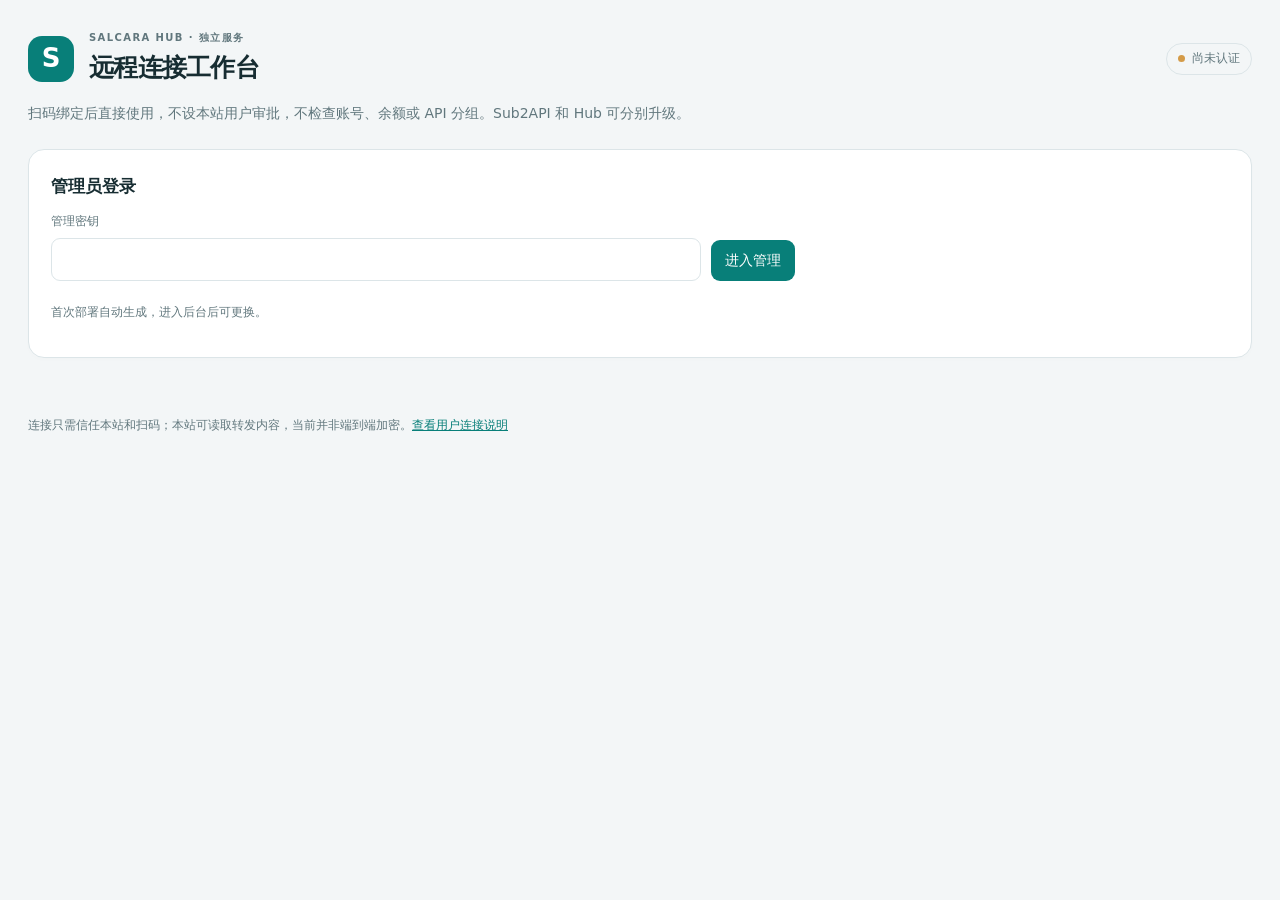
==== internal/standalone/web/index.html @ 30b4819f "refactor: make Salcara Hub a complete standalone product" ====
<!doctype html>
<html lang="zh-CN"><head><meta charset="utf-8"><meta name="viewport" content="width=device-width,initial-scale=1"><meta name="referrer" content="no-referrer"><title>Salcara · 远程管理</title><link rel="icon" href="./icon.svg" type="image/svg+xml"><link rel="stylesheet" href="./app.css"><script src="./app.js" defer></script></head>
<body><main class="page">
<header class="header"><div class="brand">S</div><div><p class="eyebrow">SALCARA HUB · 独立服务</p><h1>远程连接工作台</h1></div><span id="health" class="pill">尚未认证</span></header>
<p class="intro">扫码绑定后直接使用，不设本站用户审批，不检查账号、余额或 API 分组。Sub2API 和 Hub 可分别升级。</p>
<section id="login-panel" class="panel"><h2>管理员登录</h2><form id="login-form" class="login"><label class="field"><span>管理密钥</span><input id="admin-password" type="password" required minlength="16" maxlength="1024" autocomplete="current-password"></label><button id="login" class="primary" type="submit">进入管理</button></form><p class="muted small">首次部署自动生成，进入后台后可更换。</p></section>
<div id="workspace" hidden>
<section class="panel"><div class="section-title"><h2>运行概览</h2><div class="actions"><span id="version" class="muted">—</span><button id="refresh" class="secondary" type="button">刷新</button><button id="change-password" class="secondary" type="button">更换密钥</button><button id="logout" class="secondary" type="button">退出管理</button></div></div><div class="stats">
<div><strong id="online">—</strong><span>在线电脑</span></div><div><strong id="registered">—</strong><span>登记电脑</span></div><div><strong id="paired">—</strong><span>已配对设备</span></div><div><strong id="running">—</strong><span>电脑上报的运行中会话</span></div><div><strong id="waiting">—</strong><span>等待电脑端确认</span></div><div><strong id="pending">—</strong><span>待处理指令</span></div><div><strong id="banned">—</strong><span>已封禁设备</span></div><div><strong id="errors">—</strong><span>接口错误 · 本次进程</span></div></div>
<p id="latency" class="muted small">尚未测量电脑往返延迟。</p><p class="muted small">设备数不是注册用户人数；在线来自电脑连接，会话状态来自电脑最近上报。页面只在操作时获取信息，不后台轮询。</p></section>
<section class="panel"><div class="section-title"><h2>服务器运行模式</h2><span id="mode-current" class="pill">正在读取</span></div><div id="mode-options" class="mode-options" role="group" aria-label="选择服务器运行模式"></div><p id="mode-details" class="muted small"></p><p class="muted small">只调整 Hub 的临时缓存和并发限制，不增加用户审批，不更改密钥、设备绑定或电脑原会话。缓存缩减时可能需要从电脑重新加载历史。内存目标是软限制，不是保证；Docker 的硬上限仍独立生效。</p></section><section class="panel"><div class="section-title"><h2>自动清理不活跃电脑</h2><span id="cleanup-current" class="pill">正在读取</span></div><form id="cleanup-form" class="filters"><label class="field"><span>未配对电脑离线超过（天）</span><input id="cleanup-unpaired" type="number" min="0" max="3650" step="1" inputmode="numeric" required></label><label class="field"><span>已配对电脑离线超过（天）</span><input id="cleanup-paired" type="number" min="0" max="3650" step="1" inputmode="numeric" required></label><div class="actions"><button id="cleanup-save" type="submit" class="primary">保存设置</button><button id="cleanup-run" type="button" class="secondary">立即清理一次</button></div></form><p id="cleanup-details" class="muted small"></p><p class="muted small">填 0 表示不清理。只清理离线、未封禁、并且超过设定天数没有连接的电脑；在线电脑和封禁记录不会被清理。被清理的未配对电脑下次开机会自动重新登记；被清理的已配对电脑需要在手机上重新扫码绑定。设置保存后立即按新规则检查一次，之后每小时检查一次。</p></section>
<section class="panel"><div class="section-title"><h2>设备管理</h2><span class="muted small">不展示会话正文、项目路径或任何密钥</span></div><form id="filter-form" class="filters"><label class="field"><span>搜索电脑</span><input id="search" type="search" placeholder="设备名称或操作系统" maxlength="128"></label><label class="field"><span>状态</span><select id="filter"><option value="">全部</option><option value="online">在线</option><option value="offline">离线</option><option value="paired">已配对</option><option value="banned">已封禁</option></select></label><button type="submit" class="secondary">筛选</button></form>
<div class="table-scroll"><table><thead><tr><th>电脑与工具</th><th>连接与配对</th><th>会话状态</th><th>实际往返测量</th><th>操作</th></tr></thead><tbody id="devices"></tbody></table></div><div class="pagination"><span id="page" class="muted">—</span><div class="actions"><button id="prev" type="button" class="secondary">上一页</button><button id="next" type="button" class="secondary">下一页</button></div></div><p class="muted small">封禁会撤销配对并禁止同一设备 ID 连接，但不能阻止换用新设备 ID。管理操作不会终止电脑本机任务。</p></section>
<section class="panel"><div class="section-title"><h2>独立服务更新</h2><span class="pill">不更新 Sub2API</span></div><p id="update-status" class="muted">正在确认更新组件…</p><button id="check-update" type="button" class="secondary">检查更新</button><button id="update-result" type="button" class="secondary" disabled>查询更新结果</button><button id="install-update" type="button" class="primary" disabled>一键更新</button><p class="muted small">同一个容器内验证签名并更新 Hub 程序，不接触 Docker 管理接口或其它容器。程序重启会短暂断开远程连接；容器基础镜像和更新组件自身仍需通过 Docker 升级。</p></section>
<section class="panel"><div class="section-title"><h2>最近管理操作</h2><span class="muted small">最近 50 条</span></div><div id="audit" class="audit"></div><p class="muted small">“独立 Hub 管理员”表示使用本站管理密钥登录，不代表已识别某个 Sub2API 账号。</p></section>
</div><p id="notice" role="status" aria-live="polite" class="notice"></p><footer class="muted small">连接只需信任本站和扫码；本站可读取转发内容，当前并非端到端加密。<a href="../">查看用户连接说明</a></footer>
<dialog id="operation"><form id="operation-form"><h2 id="operation-title">确认操作</h2><p class="muted">只影响远程链路，不会停止电脑本机任务。临时断开后客户端可能自动重连。</p><label class="field"><span>操作原因（1–256 字节，不含密钥或会话内容）</span><textarea id="reason" required rows="3" maxlength="256"></textarea></label><div class="dialog-actions"><button id="cancel-operation" type="button" class="secondary">取消</button><button id="submit-operation" type="submit" class="danger">确认执行</button></div></form></dialog>
<dialog id="update-dialog"><form id="update-form"><h2>确认更新 Hub 程序</h2><p id="update-target" class="muted"></p><p class="muted">签名、版本及文件校验通过后才重启 Hub。远程连接会短暂断开，电脑本机任务不会因此被主动终止。断线时先查询更新结果，不要重复提交。</p><div class="dialog-actions"><button id="cancel-update" type="button" class="secondary">取消</button><button id="confirm-update" type="submit" class="primary">确认并更新</button></div></form></dialog>
<dialog id="cleanup-dialog"><form id="cleanup-confirm-form"><h2 id="cleanup-dialog-title">确认清理设置</h2><p id="cleanup-target" class="muted"></p><div class="dialog-actions"><button id="cancel-cleanup" type="button" class="secondary">取消</button><button id="confirm-cleanup" type="submit" class="primary">确认</button></div></form></dialog><dialog id="mode-dialog"><form id="mode-form"><h2>切换服务器运行模式</h2><p id="mode-target" class="muted"></p><p class="muted">已绑定设备和电脑原会话保留，已接收的任务不会被主动停止。缩减暂存会清理较早的转发事件；手机下次同步时尝试从在线且已授权的电脑重读最近内容，不保证全部历史补齐。模式将保存，服务重启后继续使用。</p><div class="dialog-actions"><button id="cancel-mode" type="button" class="secondary">取消</button><button id="confirm-mode" type="submit" class="primary">确认切换</button></div></form></dialog>
<dialog id="password-dialog"><form id="password-form"><h2>更换管理密钥</h2><label class="field"><span>当前密钥</span><input id="current-password" type="password" autocomplete="current-password" required maxlength="1024"></label><label class="field"><span>新密钥</span><input id="new-password" type="password" autocomplete="new-password" required minlength="16" maxlength="1024"></label><label class="field"><span>再次输入新密钥</span><input id="confirm-password" type="password" autocomplete="new-password" required minlength="16" maxlength="1024"></label><p class="muted small">至少 16 个字符。更换后所有管理员会话退出，需要重新进入。</p><p id="password-notice" role="status" class="notice"></p><div class="dialog-actions"><button id="cancel-password" type="button" class="secondary">取消</button><button id="save-password" type="submit" class="primary">保存密钥</button></div></form></dialog>
</main></body></html>
---- internal/standalone/web/app.css ----
:root{color-scheme:light dark;--bg:#f3f6f7;--panel:#fff;--ink:#172d32;--muted:#61777d;--line:#dce5e8;--brand:#087f79;--soft:#e6f5f1;--danger:#ae3232}*{box-sizing:border-box}body{margin:0;background:var(--bg);color:var(--ink);font:14px/1.65 system-ui,-apple-system,"Segoe UI",sans-serif}.page{max-width:1280px;margin:0 auto;padding:30px 28px 36px}[hidden]{display:none!important}.header{display:flex;align-items:center;gap:15px;margin-bottom:12px}.brand{display:grid;place-items:center;width:46px;height:46px;border-radius:14px;color:white;background:var(--brand);font-size:26px;font-weight:750}.eyebrow{margin:0;letter-spacing:.14em;font-size:10px;color:var(--muted);font-weight:700}h1{font-size:25px;letter-spacing:-.03em;margin:0}h2{font-size:17px;margin:0 0 12px}.header>.pill{margin-left:auto}.intro{color:var(--muted);margin:14px 0 24px}.panel{background:var(--panel);border:1px solid var(--line);border-radius:16px;padding:22px;margin-bottom:18px;box-shadow:0 2px 6px #142c3303}.section-title{display:flex;align-items:center;justify-content:space-between;gap:16px;flex-wrap:wrap;margin-bottom:17px}.section-title h2{margin:0}.muted{color:var(--muted)}.small{font-size:12px}.pill{display:inline-flex;align-items:center;gap:7px;font-size:12px;color:var(--muted);background:var(--bg);border:1px solid var(--line);border-radius:100px;padding:5px 11px;white-space:nowrap}.pill:before{content:"";width:7px;height:7px;border-radius:100%;background:#d49b48}.pill.ok{background:var(--soft);color:var(--brand)}.pill.ok:before{background:var(--brand)}.pill.bad{color:var(--danger)}.pill.bad:before{background:var(--danger)}.stats{display:grid;grid-template-columns:repeat(4,1fr);gap:18px}.stats>div{border-left:2px solid var(--line);padding-left:15px}.stats strong{display:block;font-size:28px;line-height:1.25;font-weight:650}.stats span{display:block;color:var(--muted);font-size:12px;margin-top:6px}.actions,.login,.filters,.pagination,.dialog-actions{display:flex;align-items:center;gap:10px}.login{align-items:flex-end}.login .field{flex:1;max-width:650px}.field{display:flex;flex-direction:column;gap:6px;margin-bottom:10px}.field>span{font-size:12px;color:var(--muted)}input,select,textarea{font:inherit;color:var(--ink);background:var(--panel);border:1px solid var(--line);border-radius:9px;padding:9px 11px;min-height:40px}input:focus,select:focus,textarea:focus{outline:2px solid var(--brand);outline-offset:2px}button{font:inherit;border-radius:9px;padding:8px 13px;cursor:pointer;border:1px solid transparent;white-space:nowrap;min-height:40px}.primary{background:var(--brand);color:#fff}.secondary{background:var(--panel);color:var(--ink);border-color:var(--line)}.danger{background:var(--danger);color:#fff}button:disabled{opacity:.45;cursor:not-allowed}.filters{align-items:flex-end;flex-wrap:wrap}.filters .field:first-child{flex:1;min-width:180px}.filters>button,.login>button{margin-bottom:10px}.table-scroll{overflow:auto}table{border-collapse:collapse;width:100%;min-width:790px}th{text-align:left;color:var(--muted);font-size:12px;font-weight:600;background:var(--bg)}th,td{padding:13px 12px;border-bottom:1px solid var(--line);vertical-align:top}td small{display:block;color:var(--muted);font-size:11px;margin-top:5px;overflow-wrap:anywhere}td:first-child{max-width:300px}td.device-actions{max-width:230px}td button{font-size:12px;padding:5px 8px;min-height:30px;margin:0 5px 5px 0}.pagination{justify-content:space-between;margin:14px 0}.audit{font-size:12px;max-height:320px;overflow:auto}.audit p{padding:9px 0;margin:0;border-bottom:1px solid var(--line);overflow-wrap:anywhere}.notice{padding:6px 0;min-height:26px;color:var(--brand);overflow-wrap:anywhere}.notice.error{color:var(--danger)}dialog{max-width:520px;width:calc(100% - 32px);padding:26px;border:1px solid var(--line);border-radius:16px;background:var(--panel);color:var(--ink)}dialog::backdrop{background:#142c3360}.dialog-actions{justify-content:flex-end;margin-top:20px}a{color:var(--brand)}.steps{padding-left:22px}.steps li{margin:14px 0}.help-page{max-width:800px}code{font:12px ui-monospace,monospace;background:var(--bg);border-radius:4px;padding:2px 5px;overflow-wrap:anywhere}@media(max-width:760px){.page{padding:20px 14px}h1{font-size:21px}.panel{padding:18px}.stats{grid-template-columns:repeat(2,1fr)}.section-title{align-items:flex-start}.login{display:block}.login button{width:100%}.actions{flex-wrap:wrap}.header{gap:10px}.header>.pill{font-size:10px;padding:4px 7px}.pagination{align-items:flex-start}.filters .field{flex:1}}@media(prefers-color-scheme:dark){:root{--bg:#131e22;--panel:#1a292e;--ink:#e4edf0;--muted:#9aafb6;--line:#304148;--brand:#42bdb0;--soft:#173d39;--danger:#ee8585}.primary,.danger{color:#102124}input,select,textarea{color-scheme:dark}}
.mode-options{display:grid;grid-template-columns:repeat(3,minmax(0,1fr));gap:12px}.mode-card{display:flex;flex-direction:column;align-items:flex-start;text-align:left;gap:8px;white-space:normal;background:var(--panel);color:var(--ink);border-color:var(--line);padding:17px}.mode-card.selected{border-color:var(--brand);background:var(--soft)}.mode-card.selected:disabled{opacity:1}.mode-card strong{font-size:15px}.mode-card span,.mode-card small{color:var(--muted);font-size:12px}.mode-card:focus-visible{outline:2px solid var(--brand);outline-offset:2px}#update-status{white-space:pre-line}@media(max-width:760px){.mode-options{grid-template-columns:1fr}}
#cleanup-form{align-items:flex-end;flex-wrap:wrap}#cleanup-form .field{flex:1 1 0;min-width:170px;max-width:none;margin-bottom:0}#cleanup-form .actions{flex-wrap:nowrap}#cleanup-details{margin-top:12px}
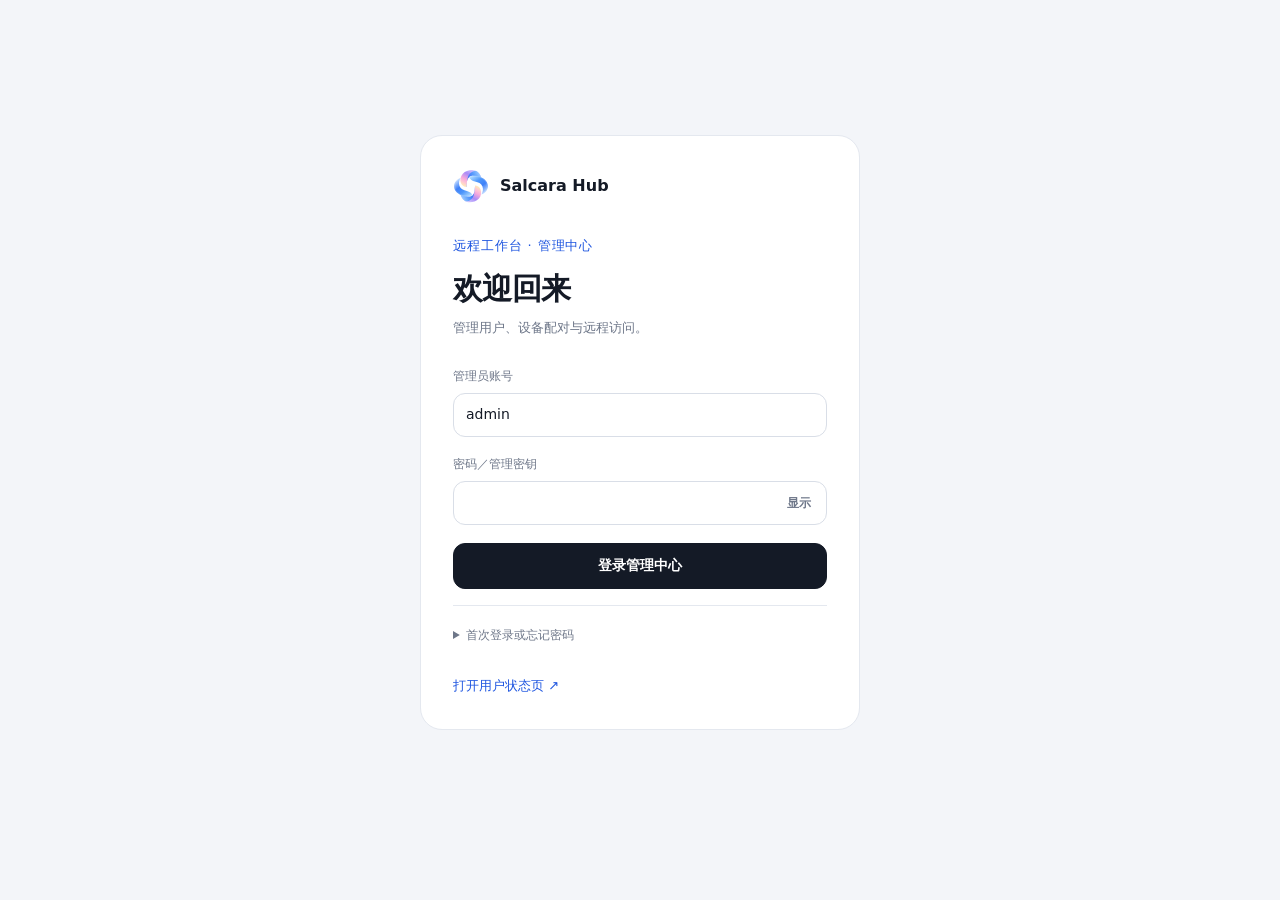
==== commit 1927a56e: "Release Hub 0.5.3 coordinated users authorization and update delivery" ====
--- a/internal/standalone/web/index.html
+++ b/internal/standalone/web/index.html
@@ -1,21 +1,116 @@
 <!doctype html>
-<html lang="zh-CN"><head><meta charset="utf-8"><meta name="viewport" content="width=device-width,initial-scale=1"><meta name="referrer" content="no-referrer"><title>Salcara · 远程管理</title><link rel="icon" href="./icon.svg" type="image/svg+xml"><link rel="stylesheet" href="./app.css"><script src="./app.js" defer></script></head>
-<body><main class="page">
-<header class="header"><div class="brand">S</div><div><p class="eyebrow">SALCARA HUB · 独立服务</p><h1>远程连接工作台</h1></div><span id="health" class="pill">尚未认证</span></header>
-<p class="intro">扫码绑定后直接使用，不设本站用户审批，不检查账号、余额或 API 分组。Sub2API 和 Hub 可分别升级。</p>
-<section id="login-panel" class="panel"><h2>管理员登录</h2><form id="login-form" class="login"><label class="field"><span>管理密钥</span><input id="admin-password" type="password" required minlength="16" maxlength="1024" autocomplete="current-password"></label><button id="login" class="primary" type="submit">进入管理</button></form><p class="muted small">首次部署自动生成，进入后台后可更换。</p></section>
-<div id="workspace" hidden>
-<section class="panel"><div class="section-title"><h2>运行概览</h2><div class="actions"><span id="version" class="muted">—</span><button id="refresh" class="secondary" type="button">刷新</button><button id="change-password" class="secondary" type="button">更换密钥</button><button id="logout" class="secondary" type="button">退出管理</button></div></div><div class="stats">
-<div><strong id="online">—</strong><span>在线电脑</span></div><div><strong id="registered">—</strong><span>登记电脑</span></div><div><strong id="paired">—</strong><span>已配对设备</span></div><div><strong id="running">—</strong><span>电脑上报的运行中会话</span></div><div><strong id="waiting">—</strong><span>等待电脑端确认</span></div><div><strong id="pending">—</strong><span>待处理指令</span></div><div><strong id="banned">—</strong><span>已封禁设备</span></div><div><strong id="errors">—</strong><span>接口错误 · 本次进程</span></div></div>
-<p id="latency" class="muted small">尚未测量电脑往返延迟。</p><p class="muted small">设备数不是注册用户人数；在线来自电脑连接，会话状态来自电脑最近上报。页面只在操作时获取信息，不后台轮询。</p></section>
-<section class="panel"><div class="section-title"><h2>服务器运行模式</h2><span id="mode-current" class="pill">正在读取</span></div><div id="mode-options" class="mode-options" role="group" aria-label="选择服务器运行模式"></div><p id="mode-details" class="muted small"></p><p class="muted small">只调整 Hub 的临时缓存和并发限制，不增加用户审批，不更改密钥、设备绑定或电脑原会话。缓存缩减时可能需要从电脑重新加载历史。内存目标是软限制，不是保证；Docker 的硬上限仍独立生效。</p></section><section class="panel"><div class="section-title"><h2>自动清理不活跃电脑</h2><span id="cleanup-current" class="pill">正在读取</span></div><form id="cleanup-form" class="filters"><label class="field"><span>未配对电脑离线超过（天）</span><input id="cleanup-unpaired" type="number" min="0" max="3650" step="1" inputmode="numeric" required></label><label class="field"><span>已配对电脑离线超过（天）</span><input id="cleanup-paired" type="number" min="0" max="3650" step="1" inputmode="numeric" required></label><div class="actions"><button id="cleanup-save" type="submit" class="primary">保存设置</button><button id="cleanup-run" type="button" class="secondary">立即清理一次</button></div></form><p id="cleanup-details" class="muted small"></p><p class="muted small">填 0 表示不清理。只清理离线、未封禁、并且超过设定天数没有连接的电脑；在线电脑和封禁记录不会被清理。被清理的未配对电脑下次开机会自动重新登记；被清理的已配对电脑需要在手机上重新扫码绑定。设置保存后立即按新规则检查一次，之后每小时检查一次。</p></section>
-<section class="panel"><div class="section-title"><h2>设备管理</h2><span class="muted small">不展示会话正文、项目路径或任何密钥</span></div><form id="filter-form" class="filters"><label class="field"><span>搜索电脑</span><input id="search" type="search" placeholder="设备名称或操作系统" maxlength="128"></label><label class="field"><span>状态</span><select id="filter"><option value="">全部</option><option value="online">在线</option><option value="offline">离线</option><option value="paired">已配对</option><option value="banned">已封禁</option></select></label><button type="submit" class="secondary">筛选</button></form>
-<div class="table-scroll"><table><thead><tr><th>电脑与工具</th><th>连接与配对</th><th>会话状态</th><th>实际往返测量</th><th>操作</th></tr></thead><tbody id="devices"></tbody></table></div><div class="pagination"><span id="page" class="muted">—</span><div class="actions"><button id="prev" type="button" class="secondary">上一页</button><button id="next" type="button" class="secondary">下一页</button></div></div><p class="muted small">封禁会撤销配对并禁止同一设备 ID 连接，但不能阻止换用新设备 ID。管理操作不会终止电脑本机任务。</p></section>
-<section class="panel"><div class="section-title"><h2>独立服务更新</h2><span class="pill">不更新 Sub2API</span></div><p id="update-status" class="muted">正在确认更新组件…</p><button id="check-update" type="button" class="secondary">检查更新</button><button id="update-result" type="button" class="secondary" disabled>查询更新结果</button><button id="install-update" type="button" class="primary" disabled>一键更新</button><p class="muted small">同一个容器内验证签名并更新 Hub 程序，不接触 Docker 管理接口或其它容器。程序重启会短暂断开远程连接；容器基础镜像和更新组件自身仍需通过 Docker 升级。</p></section>
-<section class="panel"><div class="section-title"><h2>最近管理操作</h2><span class="muted small">最近 50 条</span></div><div id="audit" class="audit"></div><p class="muted small">“独立 Hub 管理员”表示使用本站管理密钥登录，不代表已识别某个 Sub2API 账号。</p></section>
-</div><p id="notice" role="status" aria-live="polite" class="notice"></p><footer class="muted small">连接只需信任本站和扫码；本站可读取转发内容，当前并非端到端加密。<a href="../">查看用户连接说明</a></footer>
-<dialog id="operation"><form id="operation-form"><h2 id="operation-title">确认操作</h2><p class="muted">只影响远程链路，不会停止电脑本机任务。临时断开后客户端可能自动重连。</p><label class="field"><span>操作原因（1–256 字节，不含密钥或会话内容）</span><textarea id="reason" required rows="3" maxlength="256"></textarea></label><div class="dialog-actions"><button id="cancel-operation" type="button" class="secondary">取消</button><button id="submit-operation" type="submit" class="danger">确认执行</button></div></form></dialog>
-<dialog id="update-dialog"><form id="update-form"><h2>确认更新 Hub 程序</h2><p id="update-target" class="muted"></p><p class="muted">签名、版本及文件校验通过后才重启 Hub。远程连接会短暂断开，电脑本机任务不会因此被主动终止。断线时先查询更新结果，不要重复提交。</p><div class="dialog-actions"><button id="cancel-update" type="button" class="secondary">取消</button><button id="confirm-update" type="submit" class="primary">确认并更新</button></div></form></dialog>
+<html lang="zh-CN">
+<head><meta charset="utf-8"><meta name="viewport" content="width=device-width,initial-scale=1"><meta name="referrer" content="no-referrer"><title>Salcara · 远程管理</title><link rel="icon" href="./icon.svg" type="image/svg+xml"><link rel="stylesheet" href="./app.css"><script src="./sources.js" defer></script><script src="./geodata.js" defer></script><script src="./network.js" defer></script><script src="./servers.js" defer></script><script src="./ingress.js" defer></script><script src="./operations.js" defer></script><link rel="stylesheet" href="./users.css"><script src="./users.js" defer></script><script src="./app.js" defer></script></head>
+<body class="admin-body">
+<section id="login-panel" class="login-panel">
+<div class="login-brand"><img class="brand" src="./icon.svg" alt="" width="36" height="36"><span>Salcara Hub</span></div>
+<p class="login-eyebrow">远程工作台 · 管理中心</p><h1>欢迎回来</h1><p class="muted">管理用户、设备配对与远程访问。</p>
+<form id="login-form" class="login">
+<label class="field"><span>管理员账号</span><input id="admin-username" type="text" value="admin" maxlength="80" autocomplete="username" spellcheck="false" placeholder="admin 或你设置的账号"></label>
+<label class="field"><span>密码／管理密钥</span><span class="password-input"><input id="admin-password" type="password" required minlength="16" maxlength="1024" autocomplete="current-password"><button id="toggle-login-password" class="password-toggle" type="button" aria-label="显示密码" aria-pressed="false">显示</button></span></label>
+<p id="login-error" class="notice error" role="alert"></p><button id="login" class="primary" type="submit">登录管理中心</button>
+</form>
+<details class="info-details login-help"><summary>首次登录或忘记密码</summary><p>首次账号为 admin，密码使用部署时生成的管理密钥。登录后可在“系统”设置自己的账号和密码。协作管理员可填写自己的名称，或留空账号使用独立管理密钥。</p><p>忘记密码时，由服务器拥有者按部署教程恢复管理凭据，设备数据保留。</p><a href="../">打开部署与连接说明</a></details>
+<a class="login-status-link" href="../status" target="_blank" rel="noopener">打开用户状态页 ↗</a></section>
+<div id="workspace" class="admin-shell" hidden>
+<aside class="sidebar"><div class="sidebar-brand"><img class="brand" src="./icon.svg" alt="" width="36" height="36"><div><strong>Salcara Hub</strong><div class="sidebar-brand-meta"><span>远程管理</span><button id="version" class="brand-version" type="button" title="查看版本更新" aria-label="查看版本更新" disabled>版本信息</button></div></div></div><nav class="navigation" aria-label="管理导航"><button id="nav-overview" class="nav-item active" type="button" aria-controls="page-overview" aria-current="page"><svg viewBox="0 0 24 24" aria-hidden="true"><rect x="3" y="3" width="7" height="7" rx="1.5"/><rect x="14" y="3" width="7" height="7" rx="1.5"/><rect x="3" y="14" width="7" height="7" rx="1.5"/><rect x="14" y="14" width="7" height="7" rx="1.5"/></svg><span>概览</span></button>
+<button id="nav-users" class="nav-item" type="button" aria-controls="page-users" aria-current="false"><svg viewBox="0 0 24 24" aria-hidden="true"><circle cx="9" cy="8" r="3"/><path d="M3 21v-3a6 6 0 0 1 12 0v3M16 5a3 3 0 0 1 0 6m2 3a5 5 0 0 1 3 5v2"/></svg><span>用户</span></button>
+<button id="nav-devices" class="nav-item" type="button" aria-controls="page-devices" aria-current="false"><svg viewBox="0 0 24 24" aria-hidden="true"><rect x="3" y="4" width="18" height="13" rx="2"/><path d="M8 21h8m-4-4v4"/></svg><span>设备</span></button>
+<button id="nav-servers" class="nav-item" type="button" aria-controls="page-servers" aria-current="false"><svg viewBox="0 0 24 24" aria-hidden="true"><rect x="3" y="3" width="18" height="7" rx="2"/><rect x="3" y="14" width="18" height="7" rx="2"/><path d="M7 6.5h.01M7 17.5h.01m4-11h6m-6 11h6"/></svg><span>服务器</span></button>
+<button id="nav-network" class="nav-item" type="button" aria-controls="page-network" aria-current="false"><svg viewBox="0 0 24 24" aria-hidden="true"><circle cx="5" cy="12" r="3"/><circle cx="19" cy="5" r="3"/><circle cx="19" cy="19" r="3"/><path d="m8 11 8-5m-8 7 8 5"/></svg><span>线路与代理池</span></button>
+<button id="nav-access" class="nav-item" type="button" aria-controls="page-access" aria-current="false"><svg viewBox="0 0 24 24" aria-hidden="true"><path d="m12 3 8 3v6c0 5-8 9-8 9s-8-4-8-9V6l8-3Z"/><path d="m8 12 3 3 5-6"/></svg><span>访问策略</span></button>
+<button id="nav-audit" class="nav-item" type="button" aria-controls="page-audit" aria-current="false"><svg viewBox="0 0 24 24" aria-hidden="true"><rect x="5" y="3" width="14" height="18" rx="2"/><path d="M9 8h6m-6 4h6m-6 4h4"/></svg><span>操作记录</span></button>
+<button id="nav-operations" class="nav-item" type="button" aria-controls="page-operations" aria-current="false"><svg viewBox="0 0 24 24" aria-hidden="true"><path d="M3 12h4l3-7 4 14 3-7h4"/></svg><span>运维中心</span></button>
+<button id="nav-updates" class="nav-item" type="button" aria-controls="page-updates" aria-current="false"><svg viewBox="0 0 24 24" aria-hidden="true"><path d="M20 7v5h-5M4 17v-5h5"/><path d="M6.1 7a7 7 0 0 1 11.6-1L20 9M4 15l2.3 3A7 7 0 0 0 17.9 17"/></svg><span>版本更新</span><span id="update-badge" class="update-badge" hidden>新</span></button>
+<button id="nav-system" class="nav-item" type="button" aria-controls="page-system" aria-current="false"><svg viewBox="0 0 24 24" aria-hidden="true"><path d="M4 7h16M4 17h16"/><circle cx="9" cy="7" r="3"/><circle cx="15" cy="17" r="3"/></svg><span>系统</span></button></nav><div class="sidebar-bottom"><span id="admin-identity" class="muted small"></span><a href="../">连接说明</a><a href="../status" target="_blank" rel="noopener">用户状态页 ↗</a><button id="logout" class="secondary" type="button">退出管理</button></div></aside>
+<main class="main-content">
+<header class="topbar"><div><h1 id="page-title" tabindex="-1">概览</h1><p id="page-description" class="muted">连接状态与运行情况，一眼掌握。</p></div><div class="topbar-actions"><span id="health" class="pill">尚未认证</span><button id="refresh" class="secondary" type="button">刷新</button></div></header>
+<p id="last-refreshed" class="refresh-time muted small">尚未读取运行状态</p>
+<div id="update-banner" class="update-banner" role="status" hidden><span id="update-banner-text"></span><button id="view-update" type="button" class="secondary">查看更新</button></div>
+<div id="page-overview" class="workspace-page"><section class="panel"><div class="section-title"><h2>运行概览</h2></div><div class="stats">
+<div><strong id="online">—</strong><span>在线</span></div><div><strong id="registered">—</strong><span>登记电脑</span></div><div><strong id="paired">—</strong><span>已配对</span></div><div><strong id="running">—</strong><span>运行中会话</span></div><div><strong id="waiting">—</strong><span>待确认</span></div><div><strong id="pending">—</strong><span>待处理指令</span></div><div><strong id="banned">—</strong><span>已封禁</span></div><div><strong id="errors">—</strong><span>接口错误</span></div></div>
+<p id="latency" class="muted small">尚未测量电脑往返延迟。</p><details class="info-details"><summary>数据说明</summary><p class="muted small">在线来自电脑连接，会话状态来自电脑上报。设备状态按需刷新，请结合上方更新时间查看。</p></details></section><section class="panel"><div class="section-title"><h2>手机直连</h2><span class="pill ok">无需 Sub2API API Key</span></div><p class="muted small">电脑端 Salcara Bridge 和手机端 Salcara 都填写同一个 Hub 地址。Hub 只转发设备消息；模型 API 凭证留在电脑或由电脑上的 Agent 账号管理。</p><div class="actions"><code id="hub-address">正在读取 Hub 地址</code><button id="copy-hub-address" class="secondary" type="button">复制地址</button></div><ol class="steps"><li>新电脑首次连接时，进入“设备”页生成一次性设备登记码，并在 Bridge 的“手机远程”高级选项中填写。</li><li>电脑连接成功并在线后，在 Bridge“手机远程”生成绑定二维码。</li><li>手机进入“编程”，输入上方 Hub 地址并扫描电脑二维码。手机二维码由已登记电脑生成，不由 Hub 管理页代发。</li></ol><p class="muted small">公网连接必须使用 HTTPS。登记码用于首次登记电脑；配对二维码用于绑定手机，两者不是模型 API 凭证。</p></section></div>
+<div id="page-users" class="workspace-page" hidden>
+<section class="panel users-panel"><div class="section-title"><div><h2>用户管理</h2><p class="muted small">用户权限随电脑关联，手机扫码后沿用。</p></div><button id="user-create" class="primary" type="button">添加用户</button></div>
+<div class="user-summary"><div><strong id="users-count">—</strong><span>用户</span></div><div><strong id="users-active">—</strong><span>已启用</span></div><div><strong id="users-disabled">—</strong><span>已禁用</span></div><div><strong id="users-exceptions">—</strong><span>单独授权</span></div></div>
+<form id="users-filter-form" class="filters"><label class="field"><span>搜索用户</span><input id="users-search" type="search" maxlength="128" placeholder="姓名或管理备注"></label><label class="field"><span>状态</span><select id="users-filter"><option value="">全部用户</option><option value="active">已启用</option><option value="disabled">已禁用</option><option value="custom">单独授权</option></select></label></form>
+<p id="users-notice" class="notice inline-notice" role="status" aria-live="polite"></p><div id="users-list"></div>
+<p class="muted small user-scope-note">用户档案由管理员维护，不额外要求手机注册。全站暂停优先于单独授权；禁用会断开该用户的远程连接，电脑本地任务不会被强制终止。</p></section></div>
+<div id="page-devices" class="workspace-page" hidden><section class="panel"><div class="section-title"><h2>设备管理</h2><span class="muted small">不展示会话正文、项目路径或密钥</span></div><form id="filter-form" class="filters"><label class="field"><span>搜索</span><input id="search" type="search" placeholder="用户、设备名称、系统或匿名标识" maxlength="128"></label><label class="field"><span>状态</span><select id="filter"><option value="">全部</option><option value="online">在线</option><option value="offline">离线</option><option value="paired">已配对</option><option value="banned">已封禁</option><option value="unpaired">未配对</option><option value="disabled">用户已禁用</option></select></label><label class="field"><span>所属用户</span><select id="device-user-filter"><option value="">全部用户</option><option value="unassigned">未分配用户</option></select></label><button type="submit" class="secondary">筛选</button><button id="reset-device-filter" type="button" class="secondary">重置</button></form>
+<div class="table-scroll"><table class="device-table"><thead><tr><th>电脑与工具</th><th>连接</th><th>会话</th><th>往返延迟</th><th>操作</th></tr></thead><tbody id="devices"></tbody></table></div><div class="pagination"><span id="page" class="muted">—</span><div class="actions"><button id="prev" type="button" class="secondary">上一页</button><button id="next" type="button" class="secondary">下一页</button></div></div><details class="info-details"><summary>设备操作说明</summary><p class="muted small">封禁会撤销配对并阻止同一设备 ID 连接；管理操作不会终止电脑本机任务。</p></details></section><section class="panel"><div class="section-title"><h2>新电脑登记</h2><div class="actions"><button id="copy-enrollment" class="secondary" type="button" disabled>复制</button><button id="create-enrollment" class="secondary" type="button">生成一次性登记码</button></div></div><p class="muted small">首次连接设备需要登记码。有效期 24 小时，仅可登记一台电脑；请通过可信渠道交给该电脑的使用者。</p><label class="field enrollment-user-field"><span>登记到用户</span><select id="enrollment-user"><option value="">暂不分配用户</option></select></label><div id="enrollment-result" hidden><label class="field"><span>登记码（仅显示本次）</span><input id="enrollment-value" type="text" readonly spellcheck="false" autocomplete="off"></label><p id="enrollment-expiry" class="muted small"></p></div><details id="enrollment-history" class="info-details"><summary>查看尚未使用的登记码</summary><p class="muted small">仅显示归属和到期时间，不再展示登记码原文。</p><div id="enrollment-list"></div></details></section><section id="bot-panel" class="panel" hidden><div class="section-title"><h2>Bot 绑定组</h2><button id="create-bot-binding" class="secondary" type="button">生成绑定包</button></div><p class="muted small">Bot 云端只转发电脑上的 Agent。绑定包可给最多 8 台电脑和 1 部手机使用，撤销后停止新增绑定。</p><div id="bot-binding-result" hidden><label class="field"><span>绑定 JSON（仅显示本次）</span><textarea id="bot-binding-value" rows="6" readonly spellcheck="false"></textarea></label><button id="copy-bot-binding" class="secondary" type="button">复制绑定包</button></div><div id="bot-groups" class="muted small"></div></section></div>
+<div id="page-servers" class="workspace-page" hidden>
+<section class="panel servers-inventory"><div class="section-title"><div><h2>服务端入口主机</h2><p id="servers-summary" class="muted small">进入此页后读取服务器。</p></div><div class="actions"><button id="servers-refresh" class="secondary" type="button">刷新状态</button><button id="servers-use-environment" class="secondary" type="button" disabled>使用环境配置入口</button></div></div><p id="servers-notice" class="notice inline-notice" role="status" aria-live="polite"></p><div class="table-scroll"><table class="servers-table"><thead><tr><th>服务器</th><th>预检与部署</th><th>操作</th></tr></thead><tbody id="servers-hosts"><tr><td colspan="3" class="empty-cell">尚未读取服务器</td></tr></tbody></table></div><p id="servers-artifacts" class="muted small"></p><details class="info-details"><summary>部署环境与公网接入</summary><p class="scope-note">支持 Linux systemd、amd64 / arm64、root 或免交互 sudo。安装的 Edge 仅监听远端回环地址；公网 HTTPS 入口仍需配置反向代理。安装成功不代表用户线路已加速。</p></details></section>
+<section class="panel ingress-panel"><div class="section-title"><div><h2>客户端自动入口</h2><p class="muted small">电脑和手机保留原 Hub 地址，连接故障时自动尝试已验证入口。</p></div><span id="ingress-status" class="pill">尚未读取</span></div><p class="muted small">用户填写的主地址</p><p id="ingress-canonical" class="ingress-canonical">尚未读取</p><form id="ingress-form"><div class="network-info-options"><label class="check-field"><input id="ingress-enabled" type="checkbox"><span>开启自动切换</span></label><label class="field"><span>主地址优先级（数字越小越优先）</span><input id="ingress-default-priority" type="number" min="1" max="1000" step="1" value="100" required></label></div><div id="ingress-list" class="ingress-list"></div><div class="actions"><button id="ingress-add" type="button" class="secondary">添加备用入口</button><button id="ingress-save" type="submit" class="primary">保存入口配置</button></div><p id="ingress-draft" class="muted small"></p></form><div class="actions"><button id="ingress-verify" type="button" class="secondary">验证全部入口</button><button id="ingress-refresh" type="button" class="secondary">读取状态</button></div><p id="ingress-progress" class="muted small" aria-live="polite"></p><p id="ingress-notice" class="notice inline-notice" role="status"></p><details class="info-details"><summary>接入要求与切换边界</summary><p class="muted small">备用入口需有有效 HTTPS 证书，并通过 Edge 回源到同一个 Hub。这里最多配置 7 个备用入口；服务器列表中切换管理对象不会改变这份入口清单。客户端首次需连接主地址取得清单，清单有效期 24 小时。已发送的操作不会因切换自动重发，已有流连接需重连；清单过期且主地址不可达时不会继续信任旧备用入口。</p></details></section>
+<details id="servers-add-panel" class="panel server-add" open><summary>添加服务器</summary><p class="muted small">填写连接信息，先发现并核对主机指纹，再认证预检。密码与私钥不会用于指纹发现。</p><form id="servers-host-form" class="settings-form">
+<div class="form-grid"><label class="field"><span>服务器名称</span><input id="servers-name" type="text" maxlength="128" required autocomplete="off" placeholder="例如：香港入口 01"></label><label class="field"><span>公网主机 IP / 域名</span><input id="servers-host" type="text" maxlength="253" required autocomplete="off" spellcheck="false" placeholder="203.0.113.10"></label><label class="field"><span>SSH 端口</span><input id="servers-port" type="number" min="1" max="65535" value="22" required inputmode="numeric"></label><label class="field"><span>SSH 用户名</span><input id="servers-username" type="text" maxlength="64" value="root" required autocomplete="off" spellcheck="false" placeholder="root 或 sudo 用户"></label></div>
+<label class="field"><span>认证方式</span><select id="servers-auth-type"><option value="password">密码</option><option value="key">私钥</option></select></label><label id="servers-password-field" class="field"><span>SSH 密码</span><input id="servers-password" type="password" maxlength="4096" autocomplete="off"></label><div id="servers-key-fields" hidden><label class="field"><span>SSH 私钥</span><textarea id="servers-private-key" rows="5" maxlength="32768" autocomplete="off" spellcheck="false" placeholder="粘贴完整私钥内容"></textarea></label><label class="field"><span>私钥口令（可选）</span><input id="servers-passphrase" type="password" maxlength="4096" autocomplete="off"></label></div>
+<div class="server-workflow-step"><div class="actions"><span class="step-number">1</span><button id="servers-discover" type="button" class="secondary">发现主机指纹</button></div><div id="servers-fingerprint-panel" hidden><p class="muted small">请通过云控制台或管理员提供的可信信息核对：</p><code id="servers-fingerprint" class="fingerprint"></code><label class="check-field"><input id="servers-trust" type="checkbox"><span>已通过可信渠道核对该主机指纹</span></label></div></div>
+<div class="server-workflow-step"><div class="actions"><span class="step-number">2</span><button id="servers-check" type="submit" class="secondary" disabled>认证并预检</button></div><p class="muted small">预检提交后立即清空凭据。修改连接或认证信息后，需要重新发现和核对指纹。</p><div id="servers-check-panel" hidden><p id="servers-check-summary"></p><ul id="servers-check-results" class="check-results"></ul><div id="servers-check-warnings" class="server-warnings"></div><p id="servers-check-expiry" class="muted small"></p></div></div>
+<div class="actions"><span class="step-number">3</span><button id="servers-save" class="primary" type="button" disabled>保存服务器</button><button id="servers-clear" class="secondary" type="button">清空表单</button></div></form></details>
+<section class="panel servers-jobs-panel"><div class="section-title"><div><h2>部署任务</h2><p id="servers-job-status" class="muted small">仅有运行中的任务时，每 5 秒读取进度。</p></div></div><div id="servers-jobs" class="server-jobs"><p class="muted">尚无部署任务</p></div></section></div>
+<div id="page-network" class="workspace-page network-workspace" hidden>
+<section class="panel network-intro"><div class="section-title"><h2>服务端线路</h2><span id="network-status" class="pill">尚未读取</span></div><p id="network-reason" class="muted">进入此页后读取入口配置。</p><dl class="network-summary"><div><dt>目标 Hub</dt><dd id="network-origin">—</dd></div><div><dt>当前线路</dt><dd id="network-active">—</dd></div><div><dt>最近读取</dt><dd id="network-updated">—</dd></div></dl><details class="info-details"><summary>链路与测量说明</summary><p class="scope-note">节点仅供服务端入口连接 Hub 使用，不向手机或电脑下发。这里的探测延迟是入口到 Hub 的往返时间，不代表用户端到端延迟。</p></details></section>
+<section class="panel network-load-panel"><div class="section-title"><div><h2>当前负载</h2><p class="muted small">显示入口采集的请求与连接占用，累计值在入口重启后重新计数。</p></div><label class="check-field live-toggle"><input id="network-live" type="checkbox"><span>每 5 秒刷新</span></label></div><div class="network-load-grid"><div><strong id="network-load-requests">未采集</strong><span>请求 / 上限</span></div><div><strong id="network-load-streams">未采集</strong><span>流连接 / 上限</span></div><div><strong id="network-load-queued">未采集</strong><span>排队：请求 / 流</span></div><div><strong id="network-load-completed">未采集</strong><span>累计完成</span></div><div><strong id="network-load-failed">未采集</strong><span>累计失败</span></div><div><strong id="network-load-rejected">未采集</strong><span>累计拒绝</span></div></div><p id="network-live-status" class="muted small">自动刷新未开启；刷新只读取状态，不触发线路探测。</p><details id="network-source-group-details" class="info-details" hidden><summary>订阅共享容量与旧连接</summary><div id="network-source-group-list"></div><p class="muted small">在订阅卡片的“共享额度”中设置。各节点合计受来源总额度限制，更新后的旧连接仍计入占用。</p></details></section>
+<section class="panel network-nodes-panel"><div class="section-title"><div><h2>节点池</h2><p id="network-count" class="muted small">尚未读取节点</p></div><div class="actions"><button id="network-refresh" type="button" class="secondary">刷新状态</button><button id="network-probe" type="button" class="secondary" disabled>检测线路</button><button id="network-probe-all" type="button" class="secondary" disabled>检测全部</button><button id="network-probe-cancel" type="button" class="secondary" hidden disabled>停止本轮检测</button><button id="network-add" type="button" class="primary" disabled>添加节点</button></div></div><div class="probe-summary"><p id="network-probe-policy" class="muted small">检测周期尚未读取</p><p id="network-probe-progress" class="muted small" role="status" aria-live="polite">尚无检测记录</p><p id="network-probe-next" class="muted small">暂无下次计划</p></div><p id="network-notice" class="notice inline-notice" role="status" aria-live="polite"></p><div class="table-scroll"><table class="network-table"><thead><tr><th>节点</th><th>健康状态</th><th>入口 ↔ Hub</th><th>占用与容量</th><th>操作</th></tr></thead><tbody id="network-nodes"><tr><td colspan="5" class="empty-cell">尚未读取节点池</td></tr></tbody></table></div><details class="info-details"><summary>支持的节点类型</summary><p class="muted small">可添加 HTTP CONNECT、SOCKS5 或 Mihomo mixed 代理入口；支持空地址的直连线路。节点凭据仅用于服务端连接。</p></details></section>
+<section class="panel network-policy-panel"><div class="section-title"><h2>选路策略</h2><span id="network-policy-current" class="muted small">尚未读取</span></div><form id="network-policy-form" class="settings-form"><div class="form-grid"><label class="field"><span>运行方式</span><select id="network-mode" disabled><option value="manual">手动固定</option><option value="failover">主备切换</option><option value="latency">延迟优选</option><option value="balance">负载均衡</option></select></label><label class="field"><span>指定 / 首选节点</span><select id="network-selected" disabled><option value="">尚无节点</option></select></label></div><p id="network-policy-hint" class="muted small">只有入口完成配置后，才能管理服务端选路。</p><fieldset class="capacity-fields"><legend>全局容量与等待</legend><div class="form-grid"><label class="field"><span>活动请求上限</span><input id="network-limit-requests" type="number" min="1" max="4096" step="1" required inputmode="numeric"></label><label class="field"><span>活动流连接上限</span><input id="network-limit-streams" type="number" min="1" max="4096" step="1" required inputmode="numeric"></label><label class="field"><span>排队总上限（0 为不排队）</span><input id="network-limit-queue" type="number" min="0" max="4096" step="1" required inputmode="numeric"></label><label class="field"><span>最长等待（毫秒）</span><input id="network-limit-timeout" type="number" min="1" max="30000" step="1" required inputmode="numeric"></label></div><p class="muted small">流连接包含 SSE；普通请求和长轮询使用请求预算。队列满或等待超时后拒绝新增流量，正在进行的请求不自动重放。</p></fieldset><fieldset class="capacity-fields"><legend>地区偏好</legend><div class="form-grid"><label class="field"><span>地区规则</span><select id="network-region-mode"><option value="off">不限制地区</option><option value="prefer">优先这些地区，可回退</option><option value="only">仅使用这些地区</option></select></label><label class="field"><span>地区标签</span><input id="network-preferred-regions" type="text" maxlength="1024" placeholder="例如：香港，新加坡" autocomplete="off"><small class="muted">与节点标签匹配，用逗号分隔。</small></label></div><p id="network-advanced-support" class="muted small">尚未读取高级策略</p><p class="muted small">“仅使用”没有可用匹配节点时停止新流量，不会自动改用其他地区。地区规则适用于自动模式。</p></fieldset>
+<details class="info-details policy-advanced"><summary>自动检测与切换阈值</summary>
+<label class="check-field"><input id="network-use-observed" type="checkbox"><span>未手动标注时，使用有效的服务器地址国家代码参与地区选路</span></label><p class="muted small">需先开启本地网络归属观察；地区偏好填写 HK、SG 等国家 / 地区代码。过期或多地址归属冲突时按未知处理。</p>
+<label class="check-field"><input id="network-health-enabled" type="checkbox"><span>开启周期检测</span></label>
+<div class="form-grid"><label class="field"><span>每轮结束后的间隔（秒）</span><input id="network-health-interval" type="number" min="5" max="3600" step="0.1" inputmode="decimal"></label><label class="field"><span>单节点超时（秒）</span><input id="network-health-timeout" type="number" min="0.1" max="30" step="0.1" inputmode="decimal"></label><label class="field"><span>同时检测节点数</span><input id="network-health-concurrency" type="number" min="1" max="16" step="1" inputmode="decimal"><small id="network-health-concurrency-hint" class="muted">当前 Edge 总探测并发上限 4，多个任务共享。</small></label><label class="field"><span>连续失败后隔离（次）</span><input id="network-health-failures" type="number" min="1" max="10" step="1" inputmode="decimal"></label><label class="field"><span>连续成功后恢复（次）</span><input id="network-health-successes" type="number" min="1" max="10" step="1" inputmode="decimal"></label><label class="field"><span>最短恢复观察（秒）</span><input id="network-health-recovery" type="number" min="0" max="600" step="0.1" inputmode="decimal"></label><label class="field"><span>测量结果有效期（秒）</span><input id="network-health-stale" type="number" min="5" max="86400" step="0.1" inputmode="decimal"></label></div>
+<p class="muted small">整轮检测不会重叠；节点较多时整轮耗时会增加。停用周期检测后仍可手动检测，旧样本会继续过期。</p>
+<fieldset class="capacity-fields"><legend>延迟优选的切换门槛</legend><div class="form-grid"><label class="field"><span>切换冷却（秒）</span><input id="network-selection-cooldown" type="number" min="0" max="3600" step="0.1" inputmode="decimal"></label><label class="field"><span>至少改善（毫秒）</span><input id="network-selection-gain" type="number" min="0" max="60000" step="1" inputmode="decimal"></label><label class="field"><span>至少改善（%）</span><input id="network-selection-percent" type="number" min="0" max="100" step="1" inputmode="decimal"></label></div><p class="muted small">健康线路间切换需同时满足改善门槛和冷却；故障隔离不等待改善门槛。已建立的流连接不迁移。</p></fieldset>
+<label class="check-field"><input id="network-allow-unknown" type="checkbox"><span>允许未知或结果过期的节点进行单并发试探</span></label></details><div class="actions"><button id="network-policy-save" type="submit" class="primary" disabled>保存策略</button><button id="network-policy-reload" type="button" class="secondary" disabled>放弃草稿并重新载入</button></div></form></section>
+<section id="network-observability-panel" class="panel network-observability-panel" hidden><div class="section-title"><div><h2>运行观测</h2><p class="muted small">最近 24 小时的实际请求记录与当前选路原因。</p></div><button id="network-observability-refresh" type="button" class="secondary">读取观测</button></div><div class="form-grid"><label class="field"><span>观测范围</span><select id="network-observability-node"><option value="">整个节点池</option></select></label><label class="field"><span>时间窗口</span><select id="network-observability-window"><option value="3600000">最近 1 小时</option><option value="21600000">最近 6 小时</option><option value="86400000" selected>最近 24 小时</option></select></label></div><p id="network-observability-note" class="muted small" role="status">点击读取后显示实测数据；缺失时段不会补成零。</p><div class="observation-metrics"><div><strong id="network-observability-completed">未读取</strong><span>已完成请求</span></div><div><strong id="network-observability-failed">未读取</strong><span>失败请求</span></div><div><strong id="network-observability-rejected">未读取</strong><span>容量拒绝</span></div></div><p id="network-observability-decision" class="scope-note">选路原因尚未读取。</p><div id="network-observability-candidates" class="observation-candidates"></div><details class="info-details"><summary>查看每分钟采样记录</summary><p class="muted small">显示所选窗口内最新的 60 个采样。计数为该分钟增量，表中缺行表示没有采样。</p><div class="table-scroll"><table class="observation-table"><thead><tr><th>采样时间</th><th>完成</th><th>失败</th><th>拒绝</th></tr></thead><tbody id="network-observability-samples"></tbody></table></div></details></section>
+<section id="network-release-panel" class="panel network-release-panel" hidden><div class="section-title"><div><h2>配置发布</h2><p class="muted small">检查线路后试用 2 分钟，确认后保留配置。</p></div><span id="network-release-status" class="pill">当前配置稳定</span></div><p id="network-release-detail" class="muted small">节点和策略变更会先进行连通性检查。</p><div id="network-release-content" class="release-content" aria-live="polite"></div><details class="info-details"><summary>历史版本与恢复</summary><div id="network-release-history" class="release-history"></div></details></section>
+<section id="network-sources-panel" class="panel network-sources-panel" hidden><div class="section-title"><div><h2>订阅管理</h2><p id="sources-count" class="muted small">尚未读取</p></div><div class="actions"><button id="sources-refresh" type="button" class="secondary">刷新订阅状态</button><button id="sources-add" type="button" class="primary" disabled>添加订阅</button></div></div><div class="source-kernel"><div><strong id="sources-kernel-status">Mihomo 尚未读取</strong><p id="sources-kernel-detail" class="muted small">服务端内核负责连接订阅中的代理节点。</p></div><button id="sources-kernel-install" type="button" class="secondary" disabled>安装 Mihomo</button></div><p id="sources-notice" class="notice inline-notice" role="status" aria-live="polite"></p><div id="sources-list" class="sources-list"></div><details class="info-details"><summary>订阅更新与节点选择</summary><p class="muted small">保存订阅后，先获取候选节点，再勾选需要加入代理池的节点。每个池最多 32 个活动节点。自动应用只更新已经勾选且没有删除的节点；失败或空订阅会保留当前线路。</p></details></section>
+<section id="network-legacy-subscription" class="panel network-subscription-panel"><div class="section-title"><div><h2>订阅检测</h2><p class="muted small">先检查格式与协议支持情况，再导入可用节点。</p></div><span class="pill">凭据仅留在服务端</span></div><form id="network-subscription-form" class="subscription-form"><label class="field"><span>订阅地址</span><input id="network-subscription-url" type="password" maxlength="8192" required autocomplete="off" spellcheck="false" placeholder="https://你的服务商提供的订阅地址"><small class="muted">提交后立即清空。检测不会覆盖当前节点或切换线路。</small></label><button id="network-subscription-inspect" type="submit" class="secondary">检测订阅</button></form><p id="network-subscription-notice" class="notice inline-notice" role="status" aria-live="polite"></p><div id="network-subscription-preview" hidden><div class="subscription-result"><strong id="network-subscription-summary"></strong><span id="network-subscription-expiry" class="muted small"></span></div><p id="network-subscription-selection" class="subscription-selection muted small" role="status" aria-live="polite"></p><div id="network-subscription-warnings" class="subscription-warnings"></div><div class="table-scroll subscription-table-scroll"><table class="subscription-table"><thead><tr><th>节点名称</th><th>协议</th><th>检测结果</th></tr></thead><tbody id="network-subscription-nodes"></tbody></table></div><div class="subscription-actions"><button id="network-subscription-import" type="button" class="primary" disabled>导入勾选节点</button><button id="network-subscription-clear" type="button" class="secondary">清除检测结果</button></div></div><details class="info-details"><summary>兼容性与连通性</summary><p class="muted small subscription-scope">订阅有效只说明能够解析。实际支持取决于服务端内核；节点还需通过连通性检测，结果不代表入口已接通或用户端到端提速。</p></details></section>
+<section id="network-geodata-panel" class="panel network-geodata-panel" hidden><div class="section-title"><div><h2>网络归属</h2><p class="muted small">查看节点服务器的国家与网络组织，辅助分散线路风险。</p></div><span id="geo-status" class="pill">尚未读取</span></div><p id="geo-version" class="muted small"></p><div class="actions"><button id="geo-install" type="button" class="secondary">安装并开启</button><button id="geo-observe" type="button" class="secondary">立即观察全部节点</button><button id="geo-refresh" type="button" class="secondary">读取状态</button></div><div class="network-info-options"><label class="check-field"><input id="geo-enabled" type="checkbox"><span>自动观察节点地址</span></label><label class="check-field"><input id="geo-auto-update" type="checkbox"><span>自动更新月度数据库</span></label></div><p id="geo-progress" class="notice inline-notice" role="status" aria-live="polite"></p><p id="geo-schedule" class="muted small"></p><details class="info-details"><summary>共享网络组织的节点</summary><p class="muted small">同一 ASN 不表示共享带宽额度；这里不自动合并容量。</p><div id="geo-groups"></div></details><p class="muted small">IP Geolocation by <a href="https://db-ip.com" target="_blank" rel="noopener noreferrer">DB-IP</a> · CC BY 4.0。Lite 数据精度有限，服务器归属不代表实际出口或用户所在地；线路质量以实测为准。</p></section>
+<section class="panel network-events-panel"><div class="section-title"><h2>线路记录</h2><span class="muted small">最近配置与切换</span></div><div id="network-events" class="audit"><p class="muted">尚无记录</p></div></section>
+</div>
+<div id="page-access" class="workspace-page" hidden><section class="panel"><div class="section-title"><h2>远程使用授权</h2><span id="remote-access-current" class="pill">正在读取</span></div><p class="muted small">全站统一控制已配对用户可使用的模型来源。这里只填写来源地址，不填写用户 API Key。各类来源分别授权，关闭某类不会影响其他已允许来源。</p>
+<form id="remote-access-form"><label class="field"><span>验证方式</span><select id="remote-access-mode"><option value="open">按来源名单开放</option><option value="restricted">来源名单 + 签名验证</option><option value="disabled">暂停远程执行</option></select></label>
+<div class="source-policy-grid"><fieldset class="source-policy"><legend>本站 API</legend><label class="check-field"><input id="remote-api-enabled" type="checkbox"><span>允许本站 API 远程执行</span></label>
+<label class="field"><span>本站 API 地址</span><textarea id="remote-api-bases" rows="2" maxlength="140000" spellcheck="false" placeholder="https://api.example.com/team"></textarea></label><p id="remote-api-status" class="muted small"></p></fieldset>
+<fieldset class="source-policy"><legend>其他中转站 API</legend><label class="check-field"><input id="remote-external-enabled" type="checkbox"><span>允许使用指定外站 API</span></label>
+<label class="field"><span>允许的外站 API 地址</span><textarea id="remote-external-bases" rows="2" maxlength="140000" spellcheck="false" placeholder="https://other.example.com/v1"></textarea></label><p id="remote-external-status" class="muted small"></p></fieldset>
+<fieldset class="source-policy"><legend>反代账号</legend><label class="check-field"><input id="remote-proxy-enabled" type="checkbox"><span>允许使用指定反代来源的账号</span></label>
+<label class="field"><span>允许的反代 API 地址</span><textarea id="remote-proxy-bases" rows="2" maxlength="140000" spellcheck="false" placeholder="https://proxy.example.com/v1"></textarea></label><p id="remote-proxy-status" class="muted small"></p></fieldset></div>
+<div class="official-source-policy"><label class="check-field"><input id="remote-official-enabled" type="checkbox"><span>允许电脑本地管理的官方账号</span></label><p id="remote-official-status" class="muted small"></p></div>
+<p class="muted small">地址每行一个，三份名单合计最多 32 个不同地址，完整路径精确匹配，不支持通配符。签名模式还需部署对应的来源发行服务；仅有 API 地址或正常模型列表不等于已验证。旧电脑端需要升级以执行分类授权。</p>
+<p id="remote-access-details" class="muted small"></p><div class="actions"><button id="remote-access-save" type="submit" class="primary">保存远程来源</button><button id="remote-access-reload" type="button" class="secondary" disabled>放弃修改并重新载入</button></div></form>
+<details class="info-details"><summary>来源说明</summary><p class="muted small">API 地址按完整路径匹配，同域名的其他路径也需要单独允许。官方账号由电脑本地保管。暂停后仍可读取状态和历史；新的模型查询、任务、发送与审批会停止受理。</p></details></section></div>
+<div id="page-audit" class="workspace-page" hidden><section class="panel"><div class="section-title"><h2>最近操作</h2><span class="muted small">最近 50 条</span></div><div id="audit" class="audit"></div><details class="info-details"><summary>审计说明</summary><p class="muted small">独立 Hub 管理员仅代表本站管理密钥会话，不代表已识别 Sub2API 账号。</p></details></section></div>
+<div id="page-updates" class="workspace-page" hidden><section class="panel update-panel"><div class="section-title"><div><h2>Hub 版本更新</h2><p class="muted small">自动发现新版本，由你决定安装时间。</p></div><span id="update-label" class="pill">尚未检查</span></div><dl class="update-summary"><div><dt>当前版本</dt><dd id="update-current">—</dd></div><div><dt>最新版本</dt><dd id="update-latest">尚未检查</dd></div><div><dt>最近检查</dt><dd id="update-checked">尚无记录</dd></div><div><dt>下次自动检查</dt><dd id="update-next">尚未安排</dd></div></dl><p id="update-schedule" class="muted small">正在读取自动检查设置…</p><p id="update-status" role="status" aria-live="polite">正在确认更新组件…</p><div id="update-notes-wrap" class="update-notes" hidden><h3>更新说明</h3><p id="update-notes"></p></div><p id="update-error" class="notice inline-notice error" role="status"></p><div class="actions"><button id="install-update" type="button" class="primary" disabled>一键更新</button><button id="check-update" type="button" class="secondary" disabled>检查更新</button><button id="update-result" type="button" class="secondary" disabled>刷新状态</button></div><details class="info-details"><summary>Docker 更新说明</summary><p class="muted small">配套 Docker 启动器会自动检查新版本。安装前验证签名和文件完整性，重启后检查健康状态，失败时回退。设备绑定和配置保留；远程连接会短暂中断，电脑本机任务继续运行。建议更新前在运维中心导出备份。</p><p class="muted small">这里更新容器内的 Hub 程序。Docker 镜像与启动器通过 Compose 升级；旧部署首次启用后台自动检查需升级到包含此功能的镜像。</p></details></section></div>
+<div id="page-system" class="workspace-page" hidden><section class="panel"><div class="section-title"><h2>消息与图片存储</h2><span id="storage-current" class="pill">正在读取</span></div><form id="storage-form" class="filters"><label class="field"><span>未确认内容保留天数</span><input id="storage-days" type="number" min="1" max="30" required></label><label class="field"><span>全站容量（MiB）</span><input id="storage-global" type="number" min="64" required></label><label class="field"><span>每绑定容量（MiB）</span><input id="storage-binding" type="number" min="16" required></label><label><input id="storage-queue" type="checkbox">电脑离线时暂存新消息（最长 10 分钟）</label><div class="actions"><button id="storage-save" class="primary" type="submit">保存</button><button id="storage-run" class="secondary" type="button">清理到期内容</button></div></form><p id="storage-details" class="muted small"></p><details class="info-details"><summary>保留与恢复规则</summary><p class="muted small">消息默认保留 7 天，手机确认已保存后保留 24 小时。图片上传中断 1 小时后清理；所有消息引用到期后额外保留 24 小时。每 5 分钟限量清理，容量不足时暂停接收新图片。离线暂存默认关闭，只用于开放来源下的新建会话和发送消息；审批、打断和 Git 操作不排队。执行状态不确定时不会自动重发。</p></details></section><section class="panel"><div class="section-title"><h2>服务器运行模式</h2><span id="mode-current" class="pill">正在读取</span></div><div id="mode-options" class="mode-options" role="group" aria-label="选择服务器运行模式"></div><p id="mode-details" class="muted small"></p><details class="info-details"><summary>模式说明</summary><p class="muted small">只调整 Hub 缓存和并发，不影响密钥、设备绑定或电脑任务。内存目标为软限制，Docker 硬上限独立生效。</p></details></section><section class="panel"><div class="section-title"><h2>自动清理</h2><span id="cleanup-current" class="pill">正在读取</span></div><form id="cleanup-form" class="filters"><label class="field"><span>未配对离线天数</span><input id="cleanup-unpaired" type="number" min="0" max="3650" step="1" inputmode="numeric" required></label><label class="field"><span>已配对离线天数</span><input id="cleanup-paired" type="number" min="0" max="3650" step="1" inputmode="numeric" required></label><div class="actions"><button id="cleanup-save" type="submit" class="primary">保存</button><button id="cleanup-run" type="button" class="secondary">立即清理</button></div></form><p id="cleanup-details" class="muted small"></p><details class="info-details"><summary>清理规则</summary><p class="muted small">填 0 表示不清理。只清理离线且未封禁的设备；已配对设备清理后需重新扫码。设置保存后立即检查，之后每小时检查。</p></details></section><section class="panel"><div class="section-title"><div><h2>管理员账号与密码</h2><p class="muted small">更换后所有管理员会话退出，设备绑定保持不变。</p></div><button id="change-password" class="secondary" type="button">账号设置</button></div></section></div>
+<div id="page-operations" class="workspace-page" hidden></div>
+<footer class="app-footer muted small">本站可读取转发内容，当前并非端到端加密。</footer>
+</main></div>
+<dialog id="source-quota-dialog"><form id="source-quota-form"><h2>订阅共享额度</h2><p id="source-quota-name" class="muted"></p><label class="check-field"><input id="source-quota-enabled" type="checkbox"><span>限制这份订阅所有节点的总占用</span></label><div class="form-grid"><label class="field"><span>共享请求额度</span><input id="source-quota-requests" type="number" min="1" max="4096" step="1" required inputmode="numeric"></label><label class="field"><span>共享长连接额度</span><input id="source-quota-streams" type="number" min="1" max="4096" step="1" required inputmode="numeric"></label></div><p class="muted small">全池、订阅和节点限额同时生效。额度降低后已有连接继续占用，新连接等待空位；节点更新或删除不会清零仍在使用的额度。这是并发数量限制，不是带宽测速或流量套餐额度。</p><p class="muted small">修改先检查线路，再到配置发布区开始 2 分钟试用，确认后保留。取消来源额度不取消全池和节点限额。</p><p id="source-quota-notice" class="notice inline-notice" role="status"></p><div class="dialog-actions"><button id="source-quota-cancel" type="button" class="secondary">取消</button><button id="source-quota-save" type="submit" class="primary">检查并准备应用</button></div></form></dialog>
+<p id="notice" role="status" aria-live="polite" class="notice global-notice"></p>
+<dialog id="operation"><form id="operation-form"><h2 id="operation-title">确认操作</h2><p id="operation-target"></p><p id="operation-impact" class="muted">只影响远程链路，不会停止电脑任务。</p><p id="operation-error" class="notice error" role="alert"></p><label class="field"><span>操作原因（1–256 字节）</span><textarea id="reason" required rows="3" maxlength="256"></textarea></label><div class="dialog-actions"><button id="cancel-operation" type="button" class="secondary">取消</button><button id="submit-operation" type="submit" class="danger">确认</button></div></form></dialog>
+<dialog id="update-dialog"><form id="update-form"><h2>确认更新 Hub</h2><p id="update-target" class="muted"></p><p class="muted">签名和文件校验通过后才会重启。远程连接短暂中断，电脑任务不会停止。</p><div class="dialog-actions"><button id="cancel-update" type="button" class="secondary">取消</button><button id="confirm-update" type="submit" class="primary">确认更新</button></div></form></dialog>
 <dialog id="cleanup-dialog"><form id="cleanup-confirm-form"><h2 id="cleanup-dialog-title">确认清理设置</h2><p id="cleanup-target" class="muted"></p><div class="dialog-actions"><button id="cancel-cleanup" type="button" class="secondary">取消</button><button id="confirm-cleanup" type="submit" class="primary">确认</button></div></form></dialog><dialog id="mode-dialog"><form id="mode-form"><h2>切换服务器运行模式</h2><p id="mode-target" class="muted"></p><p class="muted">已绑定设备和电脑原会话保留，已接收的任务不会被主动停止。缩减暂存会清理较早的转发事件；手机下次同步时尝试从在线且已授权的电脑重读最近内容，不保证全部历史补齐。模式将保存，服务重启后继续使用。</p><div class="dialog-actions"><button id="cancel-mode" type="button" class="secondary">取消</button><button id="confirm-mode" type="submit" class="primary">确认切换</button></div></form></dialog>
-<dialog id="password-dialog"><form id="password-form"><h2>更换管理密钥</h2><label class="field"><span>当前密钥</span><input id="current-password" type="password" autocomplete="current-password" required maxlength="1024"></label><label class="field"><span>新密钥</span><input id="new-password" type="password" autocomplete="new-password" required minlength="16" maxlength="1024"></label><label class="field"><span>再次输入新密钥</span><input id="confirm-password" type="password" autocomplete="new-password" required minlength="16" maxlength="1024"></label><p class="muted small">至少 16 个字符。更换后所有管理员会话退出，需要重新进入。</p><p id="password-notice" role="status" class="notice"></p><div class="dialog-actions"><button id="cancel-password" type="button" class="secondary">取消</button><button id="save-password" type="submit" class="primary">保存密钥</button></div></form></dialog>
-</main></body></html>
+<dialog id="password-dialog"><form id="password-form"><h2>管理员账号与密码</h2><label class="field"><span>管理员账号</span><input id="new-admin-username" type="text" value="admin" required minlength="3" maxlength="64" autocomplete="username" pattern="[A-Za-z0-9._\-]{3,64}"></label><label class="field"><span>当前密码／管理密钥</span><input id="current-password" type="password" autocomplete="current-password" required maxlength="1024"></label><label class="field"><span>新密码</span><input id="new-password" type="password" autocomplete="new-password" required minlength="16" maxlength="1024"></label><label class="field"><span>再次输入新密码</span><input id="confirm-password" type="password" autocomplete="new-password" required minlength="16" maxlength="1024"></label><p class="muted small">至少 16 个字符。更换后所有管理员会话退出，需要重新进入。</p><p id="password-notice" role="status" class="notice"></p><div class="dialog-actions"><button id="cancel-password" type="button" class="secondary">取消</button><button id="save-password" type="submit" class="primary">保存账号与密码</button></div></form></dialog>
+
+<dialog id="source-dialog"><form id="source-form"><h2 id="source-dialog-title">添加订阅</h2><label class="field"><span>订阅名称</span><input id="source-name" type="text" maxlength="160" required autocomplete="off" placeholder="例如：回国专线"></label><label class="field"><span>订阅地址</span><input id="source-url" type="password" maxlength="8192" autocomplete="off" spellcheck="false" placeholder="https://服务商提供的订阅地址"><small id="source-url-hint" class="muted">地址只保存到服务器，提交后立即清空。</small></label><label class="field"><span>更新间隔（分钟）</span><input id="source-interval" type="number" min="5" max="10080" step="1" required value="360" inputmode="numeric"></label><label class="check-field"><input id="source-enabled" type="checkbox" checked><span>定时获取订阅</span></label><label class="check-field"><input id="source-auto" type="checkbox"><span>自动应用已选节点的安全更新</span></label><p class="muted small">新增或删除节点需要手动核对。应用前会验证连通性，验证失败时保留当前配置。</p><p id="source-form-notice" class="notice inline-notice" role="status"></p><div class="dialog-actions"><button id="source-cancel" type="button" class="secondary">取消</button><button id="source-save" type="submit" class="primary">保存订阅来源</button></div></form></dialog>
+<dialog id="source-delete-dialog"><form id="source-delete-form"><h2>删除订阅</h2><p id="source-delete-name" class="muted"></p><div class="dialog-actions"><button id="source-delete-cancel" type="button" class="secondary">取消</button><button id="source-delete-confirm" type="submit" class="danger">删除订阅来源</button></div></form></dialog>
+<dialog id="network-node-dialog"><form id="network-node-form"><h2 id="network-node-title">添加服务端节点</h2><p class="muted small">只在服务器保存连接参数，不向客户端分发。</p><label class="field"><span>节点名称</span><input id="network-node-name" type="text" maxlength="128" required autocomplete="off" placeholder="例如：香港入口 A"></label><label class="field"><span>地区标签（可选）</span><input id="network-node-region" type="text" maxlength="32" placeholder="例如：香港" autocomplete="off"><small class="muted">由管理员确认，不依据名称猜测真实出口。</small></label><label class="field"><span>线路类型</span><select id="network-node-kind"><option value="proxy">HTTP / SOCKS5 代理</option><option value="direct">直连 Hub</option></select></label><label id="network-node-url-field" class="field"><span>代理地址</span><input id="network-node-url" type="password" maxlength="4096" autocomplete="off" spellcheck="false" placeholder="http://host:port 或 socks5://host:port"><small id="network-node-url-hint" class="muted">可含连接凭据；地址仅在本次提交时发送。</small></label><label class="check-field"><input id="network-node-enabled" type="checkbox" checked><span>允许此节点参与选路</span></label><fieldset class="capacity-fields"><legend>节点调度</legend><div class="form-grid"><label class="field"><span>权重（1–100）</span><input id="network-node-weight" type="number" min="1" max="100" step="1" required inputmode="numeric"></label><label class="field"><span>请求上限</span><input id="network-node-requests" type="number" min="1" max="4096" step="1" required inputmode="numeric"></label><label class="field"><span>流连接上限</span><input id="network-node-streams" type="number" min="1" max="4096" step="1" required inputmode="numeric"></label></div><label class="check-field"><input id="network-node-draining" type="checkbox"><span>排空节点：停止分配新流量，等待现有连接结束</span></label><p class="muted small">权重用于负载均衡；容量限制和排空在各选路模式下均生效。减少上限不会强制断开已有连接。</p></fieldset><p id="network-node-notice" class="notice inline-notice" role="status"></p><div class="dialog-actions"><button id="network-node-cancel" type="button" class="secondary">取消</button><button id="network-node-save" type="submit" class="primary">保存节点</button></div></form></dialog>
+<dialog id="network-delete-dialog"><form id="network-delete-form"><h2>移除节点</h2><p id="network-delete-target" class="muted"></p><p class="muted small">该节点将不再参与新连接的选路。当前线路可能重新选择，请在移除后检查状态。</p><div class="dialog-actions"><button id="network-delete-cancel" type="button" class="secondary">取消</button><button id="network-delete-confirm" type="submit" class="danger">移除节点</button></div></form></dialog>
+<dialog id="servers-plan-dialog"><form id="servers-plan-form"><h2>审阅入口部署方案</h2><p id="servers-plan-target" class="muted"></p><label class="field"><span>独立 Hub 回源地址</span><input id="servers-origin" type="url" maxlength="2048" required autocomplete="off" spellcheck="false" placeholder="https://origin.example.com/salcara-hub"></label><p class="muted small">填写入口可以访问的独立 HTTPS Hub 地址，避免回源到入口自身。</p><button id="servers-plan-create" type="submit" class="secondary">生成部署方案</button><div id="servers-plan-preview" hidden><dl class="plan-metadata"><div><dt>回源地址</dt><dd id="servers-plan-origin"></dd></div><div><dt>架构</dt><dd id="servers-plan-arch"></dd></div><div><dt>程序 SHA-256</dt><dd id="servers-plan-sha"></dd></div></dl><ul id="servers-plan-changes" class="check-results"></ul><div id="servers-plan-warnings" class="server-warnings"></div><p id="servers-plan-expiry" class="muted small"></p></div><p id="servers-plan-notice" class="notice inline-notice" role="status"></p><div class="dialog-actions"><button id="servers-plan-cancel" type="button" class="secondary">取消</button><button id="servers-deploy" type="button" class="primary" disabled>按此方案部署</button></div></form></dialog>
+<dialog id="servers-delete-dialog"><form id="servers-delete-form"><h2>移除服务器记录</h2><p id="servers-delete-target"></p><p class="muted small">仅删除本管理台保存的主机记录和凭据，不卸载远端程序。</p><div class="dialog-actions"><button id="servers-delete-cancel" type="button" class="secondary">取消</button><button id="servers-delete-confirm" type="submit" class="danger">移除记录</button></div></form></dialog>
+<dialog id="user-dialog" class="user-dialog"><form id="user-form">
+<div class="section-title"><div><h2 id="user-title">添加用户</h2><p id="user-device-summary" class="muted small"></p></div><span id="user-status" class="pill"></span></div>
+<div class="form-grid"><label class="field"><span>用户名称</span><input id="user-name" required maxlength="128" autocomplete="off" placeholder="例如：小林"></label><label class="field"><span>使用状态</span><select id="user-disabled"><option value="false">启用</option><option value="true">禁用远程访问</option></select></label></div>
+<label class="field"><span>管理备注（可选）</span><input id="user-note" maxlength="512" autocomplete="off" placeholder="用于辨认用户，不填写密码或 API Key"></label>
+<label class="field"><span>远程来源权限</span><select id="user-policy-mode"><option value="inherit">跟随全站策略</option><option value="custom">为该用户单独设置</option></select></label>
+<div id="user-policy-fields" hidden><p class="scope-note">下面的名单替代该用户的全站来源名单，可以单独开放或限制来源。全站暂停、来源签名要求和设备配对仍然生效。</p><div class="user-policy-grid">
+<label class="field"><span>本站 API 地址</span><textarea id="user-api-bases" rows="3" placeholder="每行一个完整 HTTPS API 地址；留空关闭"></textarea></label>
+<label class="field"><span>其他中转站 API 地址</span><textarea id="user-external-bases" rows="3" placeholder="每行一个完整 HTTPS API 地址；留空关闭"></textarea></label>
+<label class="field"><span>反代账号来源地址</span><textarea id="user-proxy-bases" rows="3" placeholder="每行一个完整 HTTPS API 地址；留空关闭"></textarea></label></div>
+<label class="check-field"><input id="user-official" type="checkbox"><span>允许受支持的官方账号</span></label><p class="muted small">名单合计最多 32 个地址；签名模式下，上游仍须支持来源授权。</p></div>
+<label class="field"><span>操作原因</span><input id="user-reason" required maxlength="256" placeholder="例如：为该用户开放指定中转站"></label>
+<p id="user-impact" class="muted small">保存权限或状态后，关联设备会重新连接以获取新权限。已在电脑执行的任务不受影响。</p>
+<p id="user-form-notice" class="notice error" role="alert"></p><div class="dialog-actions"><button id="user-cancel" type="button" class="secondary">取消</button><button id="user-save" type="submit" class="primary">保存用户</button></div>
+</form></dialog>
+<dialog id="device-user-dialog"><form id="device-user-form"><h2>关联用户</h2><p id="device-user-target"></p><label class="field"><span>所属用户</span><select id="device-user-select"></select></label><p class="muted small">变更归属会撤销原手机配对、断开远程连接，需要重新扫码。电脑本地任务保留。</p><label class="field"><span>操作原因</span><input id="device-user-reason" required maxlength="256"></label><p id="device-user-notice" class="notice error" role="alert"></p><div class="dialog-actions"><button id="device-user-cancel" type="button" class="secondary">取消</button><button id="device-user-save" type="submit" class="primary">确认关联</button></div></form></dialog>
+</body></html>
--- a/internal/standalone/web/app.css
+++ b/internal/standalone/web/app.css
@@ -1,3 +1,674 @@
-:root{color-scheme:light dark;--bg:#f3f6f7;--panel:#fff;--ink:#172d32;--muted:#61777d;--line:#dce5e8;--brand:#087f79;--soft:#e6f5f1;--danger:#ae3232}*{box-sizing:border-box}body{margin:0;background:var(--bg);color:var(--ink);font:14px/1.65 system-ui,-apple-system,"Segoe UI",sans-serif}.page{max-width:1280px;margin:0 auto;padding:30px 28px 36px}[hidden]{display:none!important}.header{display:flex;align-items:center;gap:15px;margin-bottom:12px}.brand{display:grid;place-items:center;width:46px;height:46px;border-radius:14px;color:white;background:var(--brand);font-size:26px;font-weight:750}.eyebrow{margin:0;letter-spacing:.14em;font-size:10px;color:var(--muted);font-weight:700}h1{font-size:25px;letter-spacing:-.03em;margin:0}h2{font-size:17px;margin:0 0 12px}.header>.pill{margin-left:auto}.intro{color:var(--muted);margin:14px 0 24px}.panel{background:var(--panel);border:1px solid var(--line);border-radius:16px;padding:22px;margin-bottom:18px;box-shadow:0 2px 6px #142c3303}.section-title{display:flex;align-items:center;justify-content:space-between;gap:16px;flex-wrap:wrap;margin-bottom:17px}.section-title h2{margin:0}.muted{color:var(--muted)}.small{font-size:12px}.pill{display:inline-flex;align-items:center;gap:7px;font-size:12px;color:var(--muted);background:var(--bg);border:1px solid var(--line);border-radius:100px;padding:5px 11px;white-space:nowrap}.pill:before{content:"";width:7px;height:7px;border-radius:100%;background:#d49b48}.pill.ok{background:var(--soft);color:var(--brand)}.pill.ok:before{background:var(--brand)}.pill.bad{color:var(--danger)}.pill.bad:before{background:var(--danger)}.stats{display:grid;grid-template-columns:repeat(4,1fr);gap:18px}.stats>div{border-left:2px solid var(--line);padding-left:15px}.stats strong{display:block;font-size:28px;line-height:1.25;font-weight:650}.stats span{display:block;color:var(--muted);font-size:12px;margin-top:6px}.actions,.login,.filters,.pagination,.dialog-actions{display:flex;align-items:center;gap:10px}.login{align-items:flex-end}.login .field{flex:1;max-width:650px}.field{display:flex;flex-direction:column;gap:6px;margin-bottom:10px}.field>span{font-size:12px;color:var(--muted)}input,select,textarea{font:inherit;color:var(--ink);background:var(--panel);border:1px solid var(--line);border-radius:9px;padding:9px 11px;min-height:40px}input:focus,select:focus,textarea:focus{outline:2px solid var(--brand);outline-offset:2px}button{font:inherit;border-radius:9px;padding:8px 13px;cursor:pointer;border:1px solid transparent;white-space:nowrap;min-height:40px}.primary{background:var(--brand);color:#fff}.secondary{background:var(--panel);color:var(--ink);border-color:var(--line)}.danger{background:var(--danger);color:#fff}button:disabled{opacity:.45;cursor:not-allowed}.filters{align-items:flex-end;flex-wrap:wrap}.filters .field:first-child{flex:1;min-width:180px}.filters>button,.login>button{margin-bottom:10px}.table-scroll{overflow:auto}table{border-collapse:collapse;width:100%;min-width:790px}th{text-align:left;color:var(--muted);font-size:12px;font-weight:600;background:var(--bg)}th,td{padding:13px 12px;border-bottom:1px solid var(--line);vertical-align:top}td small{display:block;color:var(--muted);font-size:11px;margin-top:5px;overflow-wrap:anywhere}td:first-child{max-width:300px}td.device-actions{max-width:230px}td button{font-size:12px;padding:5px 8px;min-height:30px;margin:0 5px 5px 0}.pagination{justify-content:space-between;margin:14px 0}.audit{font-size:12px;max-height:320px;overflow:auto}.audit p{padding:9px 0;margin:0;border-bottom:1px solid var(--line);overflow-wrap:anywhere}.notice{padding:6px 0;min-height:26px;color:var(--brand);overflow-wrap:anywhere}.notice.error{color:var(--danger)}dialog{max-width:520px;width:calc(100% - 32px);padding:26px;border:1px solid var(--line);border-radius:16px;background:var(--panel);color:var(--ink)}dialog::backdrop{background:#142c3360}.dialog-actions{justify-content:flex-end;margin-top:20px}a{color:var(--brand)}.steps{padding-left:22px}.steps li{margin:14px 0}.help-page{max-width:800px}code{font:12px ui-monospace,monospace;background:var(--bg);border-radius:4px;padding:2px 5px;overflow-wrap:anywhere}@media(max-width:760px){.page{padding:20px 14px}h1{font-size:21px}.panel{padding:18px}.stats{grid-template-columns:repeat(2,1fr)}.section-title{align-items:flex-start}.login{display:block}.login button{width:100%}.actions{flex-wrap:wrap}.header{gap:10px}.header>.pill{font-size:10px;padding:4px 7px}.pagination{align-items:flex-start}.filters .field{flex:1}}@media(prefers-color-scheme:dark){:root{--bg:#131e22;--panel:#1a292e;--ink:#e4edf0;--muted:#9aafb6;--line:#304148;--brand:#42bdb0;--soft:#173d39;--danger:#ee8585}.primary,.danger{color:#102124}input,select,textarea{color-scheme:dark}}
-.mode-options{display:grid;grid-template-columns:repeat(3,minmax(0,1fr));gap:12px}.mode-card{display:flex;flex-direction:column;align-items:flex-start;text-align:left;gap:8px;white-space:normal;background:var(--panel);color:var(--ink);border-color:var(--line);padding:17px}.mode-card.selected{border-color:var(--brand);background:var(--soft)}.mode-card.selected:disabled{opacity:1}.mode-card strong{font-size:15px}.mode-card span,.mode-card small{color:var(--muted);font-size:12px}.mode-card:focus-visible{outline:2px solid var(--brand);outline-offset:2px}#update-status{white-space:pre-line}@media(max-width:760px){.mode-options{grid-template-columns:1fr}}
-#cleanup-form{align-items:flex-end;flex-wrap:wrap}#cleanup-form .field{flex:1 1 0;min-width:170px;max-width:none;margin-bottom:0}#cleanup-form .actions{flex-wrap:nowrap}#cleanup-details{margin-top:12px}
+/* Salcara desk palette, shared with the mobile remote workspace. */
+.update-badge { margin-left: auto; border-radius: 6px; padding: 1px 6px; background: var(--brand); color: white; font-size: 11px; }
+.update-banner { display: flex; align-items: center; justify-content: space-between; gap: 16px; margin-bottom: 20px; padding: 14px 20px; border: 1px solid var(--brand); border-radius: 14px; background: var(--accent-soft); font-size: 13px; }
+.update-banner button { flex: none; }
+.update-summary { display: grid; grid-template-columns: repeat(2, minmax(0, 1fr)); gap: 24px; margin: 24px 0; padding: 24px 0; border-top: 1px solid var(--line); border-bottom: 1px solid var(--line); }
+.update-summary dt { color: var(--muted); font-size: 12px; margin-bottom: 8px; }
+.update-summary dd { margin: 0; overflow-wrap: anywhere; font-size: 15px; font-weight: 600; }
+.update-notes { margin: 20px 0; padding: 16px 20px; background: var(--surface-2); border-radius: 12px; }
+.update-notes h3 { font-size: 13px; margin: 0 0 10px; }
+#update-notes, #update-status { white-space: pre-wrap; overflow-wrap: anywhere; }
+.update-panel .actions { margin-top: 20px; }
+@media (max-width: 600px) { .update-banner { align-items: flex-start; flex-direction: column; } .update-summary { gap: 20px 12px; } }
+.source-policy-grid { display: grid; gap: 16px; margin: 20px 0; }
+.source-policy { margin: 0; padding: 16px 20px; border: 1px solid var(--line); border-radius: 14px; min-width: 0; }
+.source-policy legend { color: var(--ink); font-weight: 650; padding: 0 6px; }
+.source-policy .field { margin-top: 12px; }
+.source-policy p { margin-bottom: 0; overflow-wrap: anywhere; }
+.official-source-policy { padding: 4px 0 16px; margin-bottom: 16px; border-bottom: 1px solid var(--line); }
+.official-source-policy p { margin: 8px 0 0; }
+@media (min-width: 1200px) { .source-policy-grid { grid-template-columns: repeat(3, minmax(0, 1fr)); } }
+@media (max-width: 600px) { .source-policy { padding: 14px; } }
+.ops-issues { display: grid; gap: 10px; margin-top: 18px; }
+#page-operations { display: grid; grid-template-columns: minmax(0, 1.1fr) minmax(0, 1fr); gap: 20px; align-items: start; }
+#page-operations > .panel { margin-bottom: 0; }
+#page-operations > .panel:last-child { grid-column: 1 / -1; }
+@media (max-width: 1100px) { #page-operations { grid-template-columns: minmax(0, 1fr); } }
+.ops-issue { padding: 16px 18px; border-radius: 12px; background: var(--surface-2); border-inline-start: 3px solid var(--brand); }
+.ops-issue.warning { border-inline-start-color: var(--warn); }
+.ops-issue.critical { border-inline-start-color: var(--danger); }
+.ops-issue p, .ops-member p, .ops-audit-row p { margin: 4px 0 0; }
+.ops-steps { padding-left: 22px; color: var(--text-2); }
+.ops-steps li { margin: 10px 0; }
+.ops-command { max-width: 100%; padding: 16px; overflow-x: auto; white-space: pre-wrap; overflow-wrap: anywhere; border-radius: 12px; background: var(--surface-2); font: 12px/1.8 ui-monospace, monospace; }
+.ops-member-form { display: grid; grid-template-columns: minmax(0, 1fr) minmax(0, 1fr) auto; align-items: end; gap: 12px; margin: 20px 0; }
+.ops-member { display: flex; justify-content: space-between; align-items: center; gap: 16px; border-top: 1px solid var(--line); padding: 16px 0; }
+.ops-member > div { min-width: 0; overflow-wrap: anywhere; }
+.ops-audit-row { padding: 14px 0; border-bottom: 1px solid var(--line); overflow-wrap: anywhere; }
+@media (max-width: 700px) { .ops-member-form { grid-template-columns: 1fr; } }
+:root {
+  color-scheme: light dark;
+  --bg: #f3f5f9;
+  --panel: #ffffff;
+  --surface-2: #f5f7fb;
+  --surface-3: #edf0f6;
+  --ink: #141a26;
+  --text-2: #3a4356;
+  --muted: #6e7789;
+  --faint: #a3abbb;
+  --line: #e4e8ef;
+  --line-strong: #d9dee7;
+  --brand: #2f6bff;
+  --brand-text: #1f56e0;
+  --accent-soft: rgba(47, 107, 255, .09);
+  --soft: var(--surface-2);
+  --on-ink: #ffffff;
+  --ok: #12a06a;
+  --ok-soft: rgba(18, 160, 106, .1);
+  --warn: #b86e0a;
+  --danger: #e0444b;
+  --danger-soft: rgba(224, 68, 75, .09);
+  --press: rgba(20, 30, 60, .05);
+  --scrim: rgba(20, 26, 38, .32);
+  --shadow: 0 12px 36px rgba(30, 40, 70, .12);
+  --radius: 16px;
+  --sidebar-width: 232px;
+}
+
+* { box-sizing: border-box; }
+[hidden] { display: none !important; }
+body {
+  margin: 0;
+  background: var(--bg);
+  color: var(--ink);
+  font: 14px/1.6 system-ui, -apple-system, "Segoe UI", "Microsoft YaHei", sans-serif;
+  -webkit-font-smoothing: antialiased;
+}
+button, input, select, textarea { font: inherit; }
+button, a, input, select, textarea, summary { -webkit-tap-highlight-color: transparent; }
+a { color: var(--brand-text); text-underline-offset: 3px; }
+h1, h2, h3, p { margin-top: 0; }
+h1 { margin-bottom: 6px; font-size: 28px; line-height: 1.3; font-weight: 600; letter-spacing: -.6px; }
+h2 { margin-bottom: 14px; font-size: 16px; line-height: 1.45; font-weight: 600; letter-spacing: -.15px; }
+h3 { font-size: 14px; font-weight: 600; }
+p { margin-bottom: 12px; }
+.muted { color: var(--muted); }
+.small, small { font-size: 12px; }
+.brand { display: block; flex: none; width: 36px; height: 36px; object-fit: contain; background: transparent; }
+
+/* Navigation and page frame. */
+.admin-shell { min-height: 100dvh; display: grid; grid-template-columns: var(--sidebar-width) minmax(0, 1fr); }
+.sidebar {
+  position: sticky;
+  top: 0;
+  height: 100dvh;
+  display: flex;
+  flex-direction: column;
+  padding: 30px 16px 22px;
+  background: var(--bg);
+  border-right: 1px solid var(--line);
+}
+.sidebar-brand { display: flex; gap: 11px; align-items: center; padding: 0 10px 30px; }
+.sidebar-brand strong { display: block; font-size: 16px; font-weight: 600; letter-spacing: -.3px; }
+.sidebar-brand span { display: block; margin-top: 2px; color: var(--muted); font-size: 11px; }
+.sidebar-brand-meta { display: flex; align-items: center; flex-wrap: wrap; gap: 4px 7px; margin-top: 3px; }
+.sidebar-brand-meta span { margin-top: 0; }
+.sidebar-brand .brand-version { display: inline-flex; align-items: center; gap: 5px; min-height: 24px; padding: 2px 6px; max-width: 142px; overflow-wrap: anywhere; border: 1px solid transparent; border-radius: 6px; background: transparent; color: var(--muted); font-size: 11px; line-height: 18px; font-weight: 500; }
+.sidebar-brand .brand-version:hover { color: var(--ink); background: var(--surface-3); }
+.sidebar-brand .brand-version.available { color: var(--brand-text); background: var(--accent-soft); border-color: var(--brand); font-weight: 650; }
+.brand-version.available::before { content: ''; width: 5px; height: 5px; flex: none; border-radius: 50%; background: currentColor; }
+.sidebar-brand .brand-version:disabled { opacity: 1; cursor: default; }
+.navigation { display: flex; flex-direction: column; gap: 5px; }
+.nav-item {
+  display: flex;
+  align-items: center;
+  gap: 11px;
+  width: 100%;
+  min-height: 42px;
+  padding: 10px 12px;
+  text-align: left;
+  color: var(--text-2);
+  background: transparent;
+  border: 1px solid transparent;
+  border-radius: 10px;
+  font-size: 13px;
+  font-weight: 500;
+}
+.nav-item svg { width: 18px; height: 18px; flex: none; fill: none; stroke: currentColor; stroke-width: 1.75; stroke-linecap: round; stroke-linejoin: round; color: var(--muted); }
+.nav-item:hover { background: var(--surface-3); color: var(--ink); }
+.nav-item.active { background: var(--panel); color: var(--ink); font-weight: 600; }
+.nav-item.active svg { color: var(--brand); }
+.sidebar-bottom { display: flex; flex-direction: column; align-items: flex-start; gap: 13px; margin-top: auto; padding: 24px 12px 0; font-size: 12px; }
+.sidebar-bottom a { color: var(--muted); text-decoration: none; }
+.sidebar-bottom a:hover { color: var(--brand-text); }
+.sidebar-bottom button { min-height: 36px; padding: 7px 11px; font-size: 12px; background: transparent; }
+.main-content { width: 100%; min-width: 0; max-width: 1320px; margin: 0 auto; padding: 34px 32px 22px; }
+.topbar { display: flex; align-items: center; justify-content: space-between; gap: 24px; min-height: 68px; }
+.topbar p { margin: 0; font-size: 13px; }
+.topbar-actions { display: flex; align-items: center; gap: 14px; flex: none; }
+.topbar:has(+ #last-refreshed[hidden]) { margin-bottom: 24px; }
+.refresh-time { margin: 16px 0 22px; font-size: 11px; }
+.workspace-page { min-width: 0; }
+.panel { min-width: 0; padding: 24px; margin-bottom: 20px; border: 1px solid var(--line); border-radius: var(--radius); background: var(--panel); }
+.section-title { display: flex; align-items: center; justify-content: space-between; gap: 12px 16px; flex-wrap: wrap; margin-bottom: 18px; }
+.section-title h2 { margin: 0; }
+.section-title p { margin: 5px 0 0; line-height: 1.65; }
+.app-footer { padding: 6px 0 54px; font-size: 11px; }
+
+/* Status is a small semantic dot, rather than a colored card. */
+.pill { display: inline-flex; align-items: center; gap: 7px; width: fit-content; padding: 2px 0; color: var(--muted); font-size: 11.5px; line-height: 1.5; font-weight: 400; white-space: nowrap; }
+.pill::before { content: ""; display: block; width: 6px; height: 6px; flex: none; border-radius: 50%; background: var(--faint); }
+.pill.ok { color: var(--text-2); }
+.pill.ok::before { background: var(--ok); }
+.pill.bad { color: var(--danger); }
+.pill.bad::before { background: var(--danger); }
+.stats { display: grid; grid-template-columns: repeat(4, minmax(0, 1fr)); }
+.stats > div { padding: 18px 22px; border-right: 1px solid var(--line); border-bottom: 1px solid var(--line); }
+.stats > div:nth-child(4n) { border-right: 0; }
+.stats > div:nth-last-child(-n+4) { border-bottom: 0; }
+.stats > div:nth-child(4n+1) { padding-left: 0; }
+.stats strong { display: block; font-size: 31px; line-height: 1.2; font-weight: 600; letter-spacing: -.6px; font-variant-numeric: tabular-nums; }
+.stats span { display: block; margin-top: 8px; color: var(--muted); font-size: 12px; }
+#latency { margin: 22px 0 0; padding-top: 18px; border-top: 1px solid var(--line); line-height: 1.75; }
+
+/* Inputs and actions mirror ProgrammingField and ProgrammingAction. */
+.actions, .filters, .pagination, .dialog-actions { display: flex; align-items: center; gap: 10px; flex-wrap: wrap; }
+.field { display: flex; flex-direction: column; gap: 7px; min-width: 0; margin: 0 0 18px; }
+.field > span { color: var(--muted); font-size: 12px; font-weight: 500; }
+input, select, textarea { width: 100%; min-width: 0; min-height: 44px; padding: 10px 12px; border: 1px solid var(--line-strong); border-radius: 12px; background: var(--panel); color: var(--ink); font-size: 14px; line-height: 1.5; }
+textarea { resize: vertical; }
+input::placeholder, textarea::placeholder { color: var(--faint); opacity: 1; }
+input:focus, select:focus, textarea:focus { border-color: var(--brand); outline: 3px solid var(--accent-soft); outline-offset: 1px; }
+button { cursor: pointer; min-height: 40px; padding: 9px 14px; border: 1px solid transparent; border-radius: 12px; font-size: 13px; line-height: 1.4; font-weight: 600; white-space: nowrap; }
+button:focus-visible, a:focus-visible, summary:focus-visible { outline: 2px solid var(--brand); outline-offset: 3px; }
+.primary { background: var(--ink); color: var(--on-ink); border-color: var(--ink); }
+.primary:hover:not(:disabled) { opacity: .86; }
+.secondary { background: var(--panel); color: var(--text-2); border-color: var(--line-strong); }
+.secondary:hover:not(:disabled) { background: var(--surface-2); border-color: var(--faint); color: var(--ink); }
+.danger { background: var(--danger-soft); color: var(--danger); border-color: transparent; }
+.danger:hover:not(:disabled) { border-color: var(--danger); }
+.text-danger { color: var(--danger); }
+button:disabled, input:disabled, select:disabled, textarea:disabled { opacity: .45; cursor: not-allowed; }
+.check-field { display: flex; align-items: center; gap: 10px; margin: 14px 0; color: var(--text-2); font-size: 13px; line-height: 1.6; }
+.check-field input { width: 17px; min-height: 17px; height: 17px; flex: none; padding: 0; margin: 0; accent-color: var(--brand); }
+.filters { align-items: flex-end; margin-bottom: 8px; }
+.filters .field { min-width: 140px; }
+.filters .field:first-child { flex: 1; }
+.filters > button { min-height: 44px; margin-bottom: 18px; }
+.settings-form { max-width: 800px; }
+.form-grid { display: grid; grid-template-columns: repeat(2, minmax(0, 1fr)); gap: 0 16px; }
+
+/* Lists and table rows retain readable density on a laptop. */
+.table-scroll { max-width: 100%; overflow: auto; }
+table { width: 100%; border-collapse: collapse; text-align: left; }
+th { padding: 11px 12px; background: var(--surface-2); border-bottom: 1px solid var(--line); color: var(--muted); font-size: 11.5px; font-weight: 500; white-space: nowrap; }
+th:first-child { border-top-left-radius: 8px; }
+th:last-child { border-top-right-radius: 8px; }
+td { padding: 17px 12px; border-bottom: 1px solid var(--line); vertical-align: top; font-size: 13px; overflow-wrap: anywhere; }
+tbody tr:last-child td { border-bottom: 0; }
+td strong { font-weight: 600; }
+td small { display: block; margin-top: 4px; color: var(--muted); font-size: 11.5px; line-height: 1.6; overflow-wrap: anywhere; }
+td button { min-height: 34px; padding: 7px 10px; border-radius: 9px; font-size: 12px; }
+td:first-child { max-width: 330px; }
+.device-actions { min-width: 142px; }
+.device-actions > button { margin-right: 6px; }
+.row-more { display: inline-block; position: relative; vertical-align: top; }
+.row-more summary { list-style: none; cursor: pointer; min-height: 34px; padding: 7px 10px; border: 1px solid var(--line-strong); border-radius: 9px; color: var(--text-2); font-size: 12px; line-height: 1.5; }
+.row-more summary::-webkit-details-marker { display: none; }
+.row-more[open] summary { background: var(--surface-2); color: var(--ink); }
+.row-more .more-actions { display: flex; flex-direction: column; gap: 7px; padding-top: 7px; }
+.pagination { justify-content: space-between; margin-top: 18px; padding-top: 16px; border-top: 1px solid var(--line); font-size: 12px; }
+.empty-cell { padding: 38px 14px; color: var(--muted); text-align: center; font-size: 13px; }
+.audit { font-size: 12px; overflow-wrap: anywhere; }
+.audit p { margin: 0; padding: 15px 0; border-bottom: 1px solid var(--line); }
+.audit p:first-child { padding-top: 0; }
+.audit p:last-child { padding-bottom: 0; border: 0; }
+.info-details { margin-top: 16px; color: var(--muted); font-size: 12px; }
+.info-details summary { width: fit-content; cursor: pointer; min-height: 26px; color: var(--muted); }
+.info-details summary:hover { color: var(--ink); }
+.info-details p { max-width: 800px; margin: 10px 0 0; line-height: 1.8; }
+.steps { padding-left: 21px; font-size: 13px; }
+.steps li { padding-left: 3px; margin: 12px 0; }
+.notice { color: var(--text-2); font-size: 12px; line-height: 1.75; overflow-wrap: anywhere; }
+.notice.error { color: var(--danger); }
+.notice:empty { display: none; }
+.global-notice { position: fixed; left: calc(var(--sidebar-width) + 32px); bottom: 20px; z-index: 30; max-width: min(700px, calc(100vw - var(--sidebar-width) - 64px)); margin: 0; padding: 13px 17px; border: 1px solid var(--line); border-radius: 12px; background: var(--panel); box-shadow: var(--shadow); }
+.inline-notice { margin: 0 0 16px; padding: 12px 14px; border-radius: 10px; background: var(--surface-2); }
+.inline-notice.error { background: var(--danger-soft); }
+.scope-note { margin: 0; padding: 12px 14px; border-radius: 10px; background: var(--surface-2); color: var(--muted); font-size: 12px; line-height: 1.8; }
+
+/* Proxy pool: summary and live load, then the complete node table. */
+.network-workspace { display: grid; grid-template-columns: repeat(2, minmax(0, 1fr)); gap: 20px; align-items: start; }
+.network-workspace > .panel { margin: 0; }
+.network-intro, .network-load-panel { align-self: stretch; }
+.network-nodes-panel, .network-events-panel { grid-column: 1 / -1; }
+.network-geodata-panel, .ingress-panel { grid-column: 1 / -1; }
+.network-info-options { display: flex; align-items: center; flex-wrap: wrap; gap: 14px 24px; margin: 18px 0; }
+.network-info-options > .field { flex: 1 1 220px; max-width: 380px; }
+.network-info-row { display: grid; gap: 6px; padding: 14px 0; border-bottom: 1px solid var(--line); overflow-wrap: anywhere; }
+.network-info-row strong { font-size: 13px; font-weight: 500; }
+.node-network-details { margin-top: 8px; max-width: 360px; font-size: 12px; overflow-wrap: anywhere; }
+.node-network-details summary { cursor: pointer; color: var(--muted); }
+.node-network-details p { line-height: 1.7; }
+.ingress-canonical { font-size: 14px; overflow-wrap: anywhere; }
+.ingress-list { display: grid; gap: 0; margin: 8px 0 18px; }
+.ingress-entry { min-width: 0; padding: 18px 0; border-top: 1px solid var(--line); }
+.ingress-entry .section-title { margin-bottom: 12px; }
+.ingress-fields { display: grid; grid-template-columns: minmax(120px, 1fr) minmax(160px, 2fr) 100px; gap: 12px; }
+.ingress-entry .check-field { margin-top: 12px; }
+@media (max-width: 700px) { .ingress-fields { grid-template-columns: 1fr; } .network-info-options { display: grid; gap: 12px; } }
+.network-intro > p { max-width: 840px; margin-bottom: 16px; font-size: 13px; }
+.network-summary { display: grid; grid-template-columns: 1fr 1fr; gap: 16px 20px; margin: 0; padding: 18px 0 0; border-top: 1px solid var(--line); }
+.network-summary > div:first-child { grid-column: 1 / -1; }
+.network-summary dt { margin-bottom: 5px; color: var(--muted); font-size: 11.5px; }
+.network-summary dd { margin: 0; font-size: 13px; font-weight: 500; overflow-wrap: anywhere; }
+.network-load-panel > .section-title { align-items: flex-start; margin-bottom: 14px; }
+.network-load-panel > .section-title > div { flex: 1; min-width: 180px; }
+.network-load-panel .section-title p { max-width: 320px; font-size: 11.5px; }
+.network-load-grid { display: grid; grid-template-columns: repeat(3, minmax(0, 1fr)); border-top: 1px solid var(--line); }
+.network-load-grid > div { min-width: 0; padding: 14px 10px 13px; border-bottom: 1px solid var(--line); }
+.network-load-grid > div:nth-child(3n+1) { padding-left: 0; }
+.network-load-grid > div:nth-child(3n) { padding-right: 0; }
+.network-load-grid > div:nth-last-child(-n+3) { border-bottom: 0; }
+.network-load-grid strong { display: block; font-size: 22px; line-height: 1.4; font-weight: 600; letter-spacing: -.4px; font-variant-numeric: tabular-nums; overflow-wrap: anywhere; }
+.network-load-grid span { display: block; margin-top: 5px; color: var(--muted); font-size: 11px; line-height: 1.6; }
+.live-toggle { margin: 1px 0 0; font-size: 11.5px; white-space: nowrap; }
+.live-toggle input, .status-auto-toggle input { appearance: none; position: relative; width: 34px; height: 20px; min-height: 20px; padding: 0; border: 1px solid var(--line-strong); border-radius: 999px; background: var(--surface-3); cursor: pointer; }
+.live-toggle input::after, .status-auto-toggle input::after { content: ""; position: absolute; top: 2px; left: 2px; width: 14px; height: 14px; border-radius: 50%; background: #fff; box-shadow: 0 1px 3px #0002; }
+.live-toggle input:checked, .status-auto-toggle input:checked { border-color: var(--brand); background: var(--brand); }
+.live-toggle input:checked::after, .status-auto-toggle input:checked::after { transform: translateX(14px); }
+.probe-summary { margin: 0 0 18px; padding: 12px 0; border-top: 1px solid var(--line); border-bottom: 1px solid var(--line); }
+.probe-summary p { margin: 3px 0; }
+.policy-advanced { margin-bottom: 20px; }
+.policy-advanced > summary { color: var(--ink); font-size: 13px; font-weight: 600; }
+.policy-advanced > .form-grid { margin-top: 16px; }
+.network-table td:last-child { white-space: normal; min-width: 160px; }
+.network-table td:last-child button { margin-bottom: 5px; }
+#network-live-status { margin: 10px 0 0; color: var(--muted); font-size: 11.5px; line-height: 1.7; }
+.network-table td:last-child { white-space: nowrap; }
+.network-table td:last-child button + button { margin-left: 6px; }
+.network-table .pill { margin-top: 2px; }
+.network-table .active-node { display: inline-block; margin-left: 8px; color: var(--brand-text); font-size: 11px; font-weight: 500; }
+.network-table + p { margin-top: 14px; }
+.node-load { min-width: 140px; font-variant-numeric: tabular-nums; }
+.draining-state { color: var(--warn); }
+.capacity-fields { min-width: 0; margin: 18px 0; padding: 16px 14px 0; border: 1px solid var(--line); border-radius: 12px; }
+.capacity-fields legend { padding: 0 7px; color: var(--muted); font-size: 12px; }
+.capacity-fields .form-grid { gap: 0 14px; }
+.capacity-fields > .small { margin: 0 0 15px; line-height: 1.8; }
+.network-policy-panel .actions button { white-space: normal; }
+.subscription-form { display: flex; align-items: flex-start; gap: 10px; max-width: 900px; }
+.subscription-form .field { flex: 1; margin-bottom: 12px; }
+.subscription-form > button { min-height: 44px; margin-top: 26px; }
+.network-subscription-panel .subscription-form { display: block; }
+.network-subscription-panel .subscription-form > button { margin: 0 0 14px; }
+.subscription-result { display: flex; align-items: center; justify-content: space-between; gap: 8px 12px; flex-wrap: wrap; margin: 10px 0 16px; }
+.subscription-result strong { font-size: 13px; font-weight: 600; }
+.subscription-warnings { color: var(--muted); font-size: 12px; line-height: 1.8; }
+.subscription-warnings p { padding: 11px 12px; border-radius: 10px; background: var(--surface-2); }
+.subscription-table-scroll { max-height: 340px; overflow: auto; border: 1px solid var(--line); border-radius: 12px; }
+.subscription-table th { position: sticky; top: 0; z-index: 1; }
+.subscription-table td { padding: 12px; font-size: 12px; }
+.subscription-table td:first-child { max-width: 280px; }
+.subscription-actions { display: flex; gap: 10px; flex-wrap: wrap; margin-top: 16px; }
+.subscription-scope { margin: 16px 0 0; line-height: 1.8; }
+.subscription-selection { margin: 0 0 14px; font-variant-numeric: tabular-nums; }
+.subscription-node-choice { display: flex; align-items: flex-start; gap: 9px; cursor: pointer; }
+.subscription-node-choice input { width: 17px; height: 17px; min-height: 17px; flex: none; padding: 0; margin: 2px 0 0; accent-color: var(--brand); }
+.subscription-node-choice span { min-width: 0; overflow-wrap: anywhere; }
+
+/* SSH server inventory and the visible connection form. */
+.servers-inventory .section-title { align-items: flex-start; }
+.server-add > summary { width: fit-content; cursor: pointer; color: var(--ink); font-size: 16px; font-weight: 600; }
+.server-add > p { margin-top: 12px; line-height: 1.8; }
+.server-add form { margin-top: 22px; }
+.server-workflow-step { padding: 18px 0; border-top: 1px solid var(--line); }
+.server-workflow-step > p { margin: 12px 0 0; }
+.step-number { display: inline-flex; align-items: center; justify-content: center; width: 24px; height: 24px; flex: none; border-radius: 8px; background: var(--surface-3); color: var(--text-2); font-size: 12px; font-weight: 600; }
+.fingerprint { display: block; max-width: 100%; font: 11.5px/1.8 ui-monospace, monospace; overflow-wrap: anywhere; white-space: normal; }
+.servers-table td:first-child { min-width: 180px; max-width: 320px; }
+.server-actions { min-width: 220px; }
+.server-actions button { margin: 0 6px 7px 0; }
+.check-results { padding-left: 20px; font-size: 13px; line-height: 1.8; }
+.check-results li { margin: 5px 0; overflow-wrap: anywhere; }
+.server-warnings p { padding: 11px 13px; border-radius: 10px; background: var(--surface-2); color: var(--muted); font-size: 12px; line-height: 1.8; overflow-wrap: anywhere; }
+.plan-metadata { margin: 22px 0; font-size: 12px; }
+.plan-metadata > div { margin: 12px 0; }
+.plan-metadata dt { margin-bottom: 5px; color: var(--muted); }
+.plan-metadata dd { margin: 0; line-height: 1.7; overflow-wrap: anywhere; }
+.server-job { padding: 16px 0; border-top: 1px solid var(--line); }
+.server-job > summary { display: flex; align-items: center; gap: 12px; flex-wrap: wrap; cursor: pointer; list-style: none; }
+.server-job > summary::-webkit-details-marker { display: none; }
+.server-job > summary::before { content: ""; width: 6px; height: 6px; flex: none; margin: 0 3px 0 2px; border: solid var(--muted); border-width: 1.5px 1.5px 0 0; transform: rotate(45deg); }
+.server-job[open] > summary::before { transform: rotate(135deg); }
+.server-job > summary strong { font-size: 13px; font-weight: 600; }
+.server-job > summary small { margin-left: auto; color: var(--muted); font-size: 11px; }
+.server-job-log { max-height: 320px; overflow: auto; padding: 13px 13px 13px 30px; border-radius: 10px; background: var(--surface-2); font: 11.5px/1.9 ui-monospace, monospace; }
+.server-job-log li { padding-left: 2px; overflow-wrap: anywhere; white-space: pre-wrap; }
+.server-job > p { line-height: 1.8; }
+.servers-table .pill { margin-top: 5px; }
+#servers-plan-dialog { max-width: 620px; }
+#servers-plan-sha, #servers-private-key { font-family: ui-monospace, monospace; font-size: 12px; }
+#servers-artifacts { margin: 16px 0; }
+
+/* Access policy, system settings, and public help/status pages. */
+.mode-options { display: grid; grid-template-columns: repeat(3, minmax(0, 1fr)); gap: 12px; }
+.mode-card { display: flex; flex-direction: column; gap: 8px; align-items: flex-start; padding: 18px; border-color: var(--line); border-radius: 14px; background: var(--panel); color: var(--ink); text-align: left; white-space: normal; }
+.mode-card strong { font-size: 14px; font-weight: 600; }
+.mode-card span, .mode-card small { color: var(--muted); font-size: 12px; font-weight: 400; line-height: 1.7; }
+.mode-card.selected { border-color: var(--ink); background: var(--surface-2); }
+.mode-card.selected:disabled { opacity: 1; }
+#mode-details { margin-top: 16px; }
+#update-status { font-size: 13px; line-height: 1.8; white-space: pre-line; }
+#check-update, #update-result, #install-update { margin: 0 7px 7px 0; }
+#remote-access-mode { max-width: 360px; }
+#remote-access-form textarea { font-family: ui-monospace, monospace; font-size: 12px; }
+#cleanup-form .field { flex: 1; min-width: 160px; }
+#cleanup-form .actions { margin-bottom: 18px; }
+#cleanup-details { margin-top: 4px; }
+.page { max-width: 1100px; margin: 0 auto; padding: 36px 28px; }
+.help-page { max-width: 800px; }
+.header { display: flex; align-items: center; gap: 14px; margin-bottom: 20px; }
+.header > div { min-width: 0; }
+.header .pill { margin-left: auto; }
+.eyebrow { margin: 0 0 3px; color: var(--muted); font-size: 11px; letter-spacing: .1em; }
+.intro { margin: 14px 0 24px; color: var(--muted); }
+code { padding: 3px 6px; border-radius: 5px; background: var(--surface-2); color: var(--text-2); font: 12px ui-monospace, monospace; overflow-wrap: anywhere; }
+#hub-address { min-width: 0; max-width: 100%; font-size: 12px; }
+
+/* Centered dialogs share the mobile programming panel geometry. */
+dialog { width: calc(100% - 36px); max-width: 520px; max-height: calc(100dvh - 40px); padding: 26px; border: 1px solid var(--line); border-radius: 22px; background: var(--panel); color: var(--ink); overflow-y: auto; box-shadow: var(--shadow); }
+dialog::backdrop { background: var(--scrim); }
+dialog h2 { font-size: 19px; line-height: 1.4; font-weight: 700; letter-spacing: -.3px; }
+.dialog-actions { justify-content: flex-end; padding-top: 12px; margin-top: 12px; }
+.login-panel { width: calc(100% - 36px); max-width: 440px; margin: clamp(44px, 15vh, 160px) auto; padding: 32px; border: 1px solid var(--line); border-radius: 22px; background: var(--panel); }
+.login-brand { display: flex; align-items: center; gap: 11px; margin-bottom: 30px; font-size: 16px; font-weight: 600; }
+.login-panel h1 { font-size: 24px; font-weight: 700; }
+.login-panel > p { font-size: 13px; }
+.login-panel .login { display: block; margin-top: 24px; }
+.login-panel .login button { width: 100%; min-height: 44px; font-size: 14px; }
+.login-panel > .small { margin-top: 16px; margin-bottom: 0; font-size: 12px; }
+.login-status-link { display: inline-block; margin-top: 24px; font-size: 13px; text-decoration: none; }
+.public-status-entry { margin-bottom: 24px; }
+.public-status-entry a { display: inline-flex; align-items: center; gap: 20px; min-height: 44px; padding: 10px 16px; border: 1px solid var(--line); border-radius: 12px; text-decoration: none; font-size: 14px; }
+
+/* Public status uses measurements from this browser, not invented service history. */
+.status-page { max-width: 880px; padding-top: 44px; }
+.status-header { margin-bottom: 30px; }
+.status-header > div { flex: 1; min-width: 0; }
+.status-header h1 { font-size: 26px; }
+.status-header p { margin: 4px 0 0; }
+.status-header > a { flex: none; }
+.status-summary { color: var(--text-2); font-size: 15px; line-height: 1.8; }
+.status-metrics { display: grid; grid-template-columns: .9fr 1fr 1fr; gap: 20px; padding: 22px 0; margin: 22px 0 16px; border-block: 1px solid var(--line); }
+.status-metrics dt { color: var(--muted); font-size: 12px; margin-bottom: 8px; }
+.status-metrics dd { margin: 0; font-size: 13px; font-weight: 500; font-variant-numeric: tabular-nums; overflow-wrap: anywhere; }
+.status-metrics #request-duration { font-size: 24px; font-weight: 600; line-height: 1.2; }
+.status-controls { justify-content: space-between; margin-top: 22px; }
+.status-controls > button { min-width: 128px; }
+.status-auto-toggle { margin: 0; font-size: 12px; }
+#refresh-state { margin: 12px 0 0; }
+.status-history { list-style: none; padding: 0; margin: 0; }
+.status-record { display: grid; grid-template-columns: 1fr 1fr auto; gap: 14px; padding: 15px 0; border-top: 1px solid var(--line); font-size: 12px; }
+.status-record-time { color: var(--muted); font-variant-numeric: tabular-nums; }
+.status-record-result { display: flex; align-items: center; gap: 8px; }
+.status-record-result::before { content: ""; width: 6px; height: 6px; flex: none; border-radius: 50%; background: var(--warn); }
+.status-record--ok .status-record-result::before { background: var(--ok); }
+.status-record-duration { color: var(--text-2); font-variant-numeric: tabular-nums; white-space: nowrap; }
+.status-history-empty { padding: 20px 0; color: var(--muted); font-size: 13px; }
+.status-explanation { margin: 24px 0 32px; }
+.admin-body:has(#workspace[hidden]) .global-notice { left: 50%; transform: translateX(-50%); width: 440px; max-width: calc(100vw - 36px); }
+
+@media (min-width: 1600px) {
+  .main-content { padding-left: 40px; padding-right: 40px; }
+}
+
+@media (max-width: 1180px) {
+  :root { --sidebar-width: 208px; }
+  .sidebar { padding-left: 12px; padding-right: 12px; }
+  .main-content { padding: 28px 24px 20px; }
+  .panel { padding: 20px; }
+  .network-workspace { gap: 16px; }
+  .network-load-panel > .section-title > div { min-width: 100%; }
+  .network-load-grid strong { font-size: 20px; }
+  .network-policy-panel .form-grid { grid-template-columns: 1fr; }
+  .network-policy-panel .capacity-fields .form-grid { grid-template-columns: repeat(2, minmax(0, 1fr)); }
+  .mode-options { gap: 8px; }
+  .mode-card { padding: 15px; }
+  .global-notice { left: calc(var(--sidebar-width) + 24px); max-width: calc(100vw - var(--sidebar-width) - 48px); }
+}
+
+@media (max-width: 1000px) {
+  .network-workspace { grid-template-columns: 1fr; }
+  .network-policy-panel .form-grid { grid-template-columns: repeat(2, minmax(0, 1fr)); }
+  .network-load-panel > .section-title > div { min-width: 180px; }
+  .network-load-panel .section-title p { max-width: none; }
+  .network-summary { grid-template-columns: 1.2fr 1fr 1fr; }
+  .network-summary > div:first-child { grid-column: auto; }
+  .network-subscription-panel .subscription-form { display: flex; }
+  .network-subscription-panel .subscription-form > button { margin-top: 26px; }
+}
+
+@media (max-width: 800px) {
+  .admin-shell { display: block; }
+  .sidebar { position: relative; top: auto; height: auto; padding: 16px 18px 10px; border-right: 0; border-bottom: 1px solid var(--line); }
+  .sidebar-brand { padding: 0 0 12px; }
+  .sidebar-brand .brand { width: 32px; height: 32px; }
+  .sidebar-brand strong { font-size: 15px; }
+  .sidebar-brand span { display: none; }
+  .sidebar-bottom { position: absolute; right: 18px; top: 16px; padding: 0; margin: 0; flex-direction: row; align-items: center; gap: 10px; }
+  .sidebar-bottom > span, .sidebar-bottom > a { display: none; }
+  .sidebar-bottom button { min-height: 32px; padding: 6px 10px; font-size: 12px; }
+  .navigation { flex-direction: row; gap: 6px; max-height: 56px; padding-bottom: 4px; overflow-x: auto; overscroll-behavior-inline: contain; scrollbar-width: thin; }
+  .navigation .nav-item { flex: none; width: auto; min-height: 40px; min-width: 72px; padding: 10px 12px; justify-content: center; gap: 7px; font-size: 12px; }
+  .nav-item svg { width: 16px; height: 16px; }
+  .main-content { padding: 24px 18px 16px; }
+  h1, .topbar h1 { font-size: 22px; line-height: 29px; font-weight: 700; letter-spacing: -.4px; }
+  .topbar { align-items: flex-start; min-height: 62px; gap: 14px; }
+  .topbar p { font-size: 12px; }
+  .topbar-actions { gap: 8px; flex-wrap: wrap; justify-content: flex-end; max-width: 150px; }
+  .topbar-actions button { min-height: 36px; padding: 7px 11px; font-size: 12px; }
+  .topbar-actions .pill { font-size: 11px; }
+  .topbar:has(+ #last-refreshed[hidden]) { margin-bottom: 18px; }
+  .refresh-time { margin: 12px 0 18px; }
+  .panel { padding: 18px; margin-bottom: 16px; }
+  .section-title { gap: 12px; margin-bottom: 16px; }
+  .section-title .actions { gap: 8px; }
+  .stats > div { padding: 16px 12px; }
+  .stats strong { font-size: 27px; }
+  .global-notice { left: 18px; bottom: 14px; max-width: calc(100vw - 36px); }
+  .table-scroll { overflow: auto; }
+  .device-table thead, .network-table thead, .servers-table thead { display: none; }
+  .device-table, .network-table, .servers-table, .device-table tbody, .network-table tbody, .servers-table tbody { display: block; width: 100%; }
+  .device-table tr, .network-table tr { display: grid; grid-template-columns: minmax(0, 1.2fr) minmax(0, 1fr); gap: 14px 18px; padding: 19px 0; border-bottom: 1px solid var(--line); }
+  .device-table tr:first-child, .network-table tr:first-child { padding-top: 3px; }
+  .device-table tr:last-child, .network-table tr:last-child, .servers-table tr:last-child { border: 0; }
+  .device-table td, .network-table td, .servers-table td { display: block; padding: 0; border: 0; min-width: 0; max-width: none; }
+  .device-table td::before, .network-table td::before, .servers-table td[data-label]::before { content: attr(data-label); display: block; margin-bottom: 5px; color: var(--muted); font-size: 11px; }
+  .device-table td:first-child, .device-table td:last-child, .network-table td:first-child, .network-table td:last-child { grid-column: 1 / -1; }
+  .device-table td:first-child::before, .device-table td:last-child::before, .network-table td:first-child::before, .network-table td:last-child::before { display: none; }
+  .device-table .empty-cell, .network-table .empty-cell, .servers-table .empty-cell { grid-column: 1 / -1; padding: 22px 0; }
+  .device-actions { display: flex !important; align-items: flex-start; gap: 8px; }
+  .device-actions > button { margin-right: 0; }
+  td button, .row-more summary { min-height: 38px; padding: 8px 11px; }
+  .row-more .more-actions { flex-direction: row; flex-wrap: wrap; max-width: 250px; }
+  .mode-options { grid-template-columns: 1fr; }
+  .mode-card { gap: 5px; padding: 16px; }
+  .form-grid { grid-template-columns: 1fr; }
+  .network-workspace { gap: 16px; }
+  .network-summary { grid-template-columns: 1fr 1fr; gap: 15px; padding-top: 16px; }
+  .network-summary > div:first-child { grid-column: 1 / -1; }
+  .network-load-grid > div { padding: 14px 8px; }
+  .network-load-grid strong { font-size: 21px; }
+  .network-table td:last-child { display: flex; gap: 8px; flex-wrap: wrap; }
+  .network-table td:last-child button + button { margin-left: 0; }
+  .node-load { min-width: 0; }
+  .capacity-fields { padding: 14px 12px 0; }
+  .capacity-fields .form-grid { grid-template-columns: repeat(2, minmax(0, 1fr)); gap: 0 12px; }
+  .subscription-table thead { display: none; }
+  .subscription-table, .subscription-table tbody { display: block; }
+  .subscription-table tr { display: grid; grid-template-columns: minmax(0, .7fr) minmax(0, 1.3fr); gap: 12px 16px; padding: 14px; border-bottom: 1px solid var(--line); }
+  .subscription-table td { padding: 0; border: 0; min-width: 0; max-width: none; }
+  .subscription-table td:first-child { grid-column: 1 / -1; max-width: none; font-weight: 500; }
+  .subscription-table td::before { content: attr(data-label); display: block; margin-bottom: 5px; color: var(--muted); font-size: 11px; }
+  .subscription-table td:first-child::before { display: none; }
+  .subscription-table tr:last-child { border: 0; }
+  .subscription-table .empty-cell { grid-column: 1 / -1; }
+  .subscription-table-scroll { overflow: auto; }
+  .subscription-form, .network-subscription-panel .subscription-form { display: block; }
+  .subscription-form > button, .network-subscription-panel .subscription-form > button { margin: 0 0 14px; }
+  .subscription-actions button { flex: 1; }
+  .subscription-result { gap: 6px; }
+  .servers-table tr { display: grid; grid-template-columns: 1fr; gap: 14px; padding: 18px 0; border-bottom: 1px solid var(--line); }
+  .servers-table td:first-child { min-width: 0; max-width: none; }
+  .server-actions { display: flex !important; flex-wrap: wrap; gap: 8px; }
+  .server-actions button { margin: 0; }
+  .server-job > summary { gap: 8px; }
+  .server-job > summary small { width: 100%; margin-left: 21px; }
+  .server-add > .settings-form { max-width: none; }
+  .server-workflow-step > .actions { flex-wrap: nowrap; }
+  .page { padding: 24px 18px; }
+  .app-footer { padding-bottom: 66px; }
+}
+
+@media (max-width: 480px) {
+  .status-page { padding: 28px 18px; }
+  .status-header { margin-bottom: 24px; }
+  .status-header h1 { font-size: 22px; }
+  .status-header > a { width: calc(100% - 48px); margin-left: 48px; }
+  .status-metrics { grid-template-columns: 1fr 1fr; gap: 20px 12px; }
+  .status-metrics > div:first-child { grid-column: 1 / -1; }
+  .status-metrics #request-duration { font-size: 28px; }
+  .status-controls { align-items: flex-start; gap: 18px; }
+  .status-auto-toggle { min-height: 40px; align-items: center; }
+  .status-record { grid-template-columns: minmax(0,1fr) auto; gap: 6px 12px; }
+  .status-record-time { grid-column: 1 / -1; }
+  .panel { padding: 17px; }
+  .topbar-actions { max-width: 110px; }
+  .stats { grid-template-columns: repeat(2, minmax(0, 1fr)); }
+  .stats > div { padding: 16px; border-right: 1px solid var(--line); border-bottom: 1px solid var(--line); }
+  .stats > div:nth-child(odd) { padding-left: 0; }
+  .stats > div:nth-child(even) { border-right: 0; }
+  .stats > div:nth-last-child(-n+4) { border-bottom: 1px solid var(--line); }
+  .stats > div:nth-last-child(-n+2) { border-bottom: 0; }
+  .stats strong { font-size: 28px; }
+  .filters .field:first-child { flex-basis: 100%; }
+  .filters .field { flex: 1; min-width: 0; margin-bottom: 12px; }
+  .filters > button { margin-bottom: 12px; }
+  .pagination { align-items: flex-start; gap: 12px; }
+  .pagination .actions { margin-left: auto; }
+  .section-title .actions { width: 100%; }
+  .section-title .actions button { flex: 1; padding-left: 10px; padding-right: 10px; }
+  .network-load-panel > .section-title { gap: 10px; }
+  .network-load-panel > .section-title > div { min-width: 100%; }
+  .network-load-grid strong { font-size: 19px; letter-spacing: -.3px; }
+  .network-load-grid span { font-size: 10.5px; }
+  .network-policy-panel .form-grid { grid-template-columns: 1fr; }
+  .network-policy-panel .capacity-fields .form-grid { grid-template-columns: repeat(2, minmax(0, 1fr)); }
+  .network-policy-panel .actions button { flex: 1; }
+  .subscription-actions { flex-direction: column; align-items: stretch; }
+  .login-panel { padding: 26px; margin-top: 54px; }
+  dialog, #servers-plan-dialog { padding: 21px; }
+  .dialog-actions button { flex: 1; }
+  .scope-note { padding: 11px 12px; }
+  .check-field { align-items: flex-start; }
+  .check-field input { margin-top: 2px; }
+  #cleanup-form .actions { margin-bottom: 0; }
+  #cleanup-form .field { flex-basis: 100%; margin-bottom: 12px; }
+  .header { flex-wrap: wrap; gap: 12px; }
+  .header > div { flex: 1; }
+  .header .pill { margin-left: 48px; }
+}
+
+@media (prefers-color-scheme: dark) {
+  :root {
+    --bg: #121419;
+    --panel: #1a1d24;
+    --surface-2: #20242c;
+    --surface-3: #282d37;
+    --ink: #e8ebf2;
+    --text-2: #b9c0cf;
+    --muted: #8e96a8;
+    --faint: #5d6576;
+    --line: #2a2f3a;
+    --line-strong: #343a46;
+    --brand: #6f98ff;
+    --brand-text: #9db6ff;
+    --accent-soft: rgba(111, 152, 255, .14);
+    --on-ink: #11141a;
+    --ok: #3dc48a;
+    --ok-soft: rgba(61, 196, 138, .12);
+    --warn: #e8a23c;
+    --danger: #f06a70;
+    --danger-soft: rgba(240, 106, 112, .12);
+    --press: rgba(232, 235, 242, .06);
+    --scrim: rgba(0, 0, 0, .55);
+    --shadow: 0 12px 36px rgba(0, 0, 0, .3);
+  }
+  input, select, textarea { color-scheme: dark; }
+}
+
+@media (prefers-reduced-motion: no-preference) {
+  button, a, input, select, textarea { transition: background-color .12s, border-color .12s, color .12s, opacity .12s; }
+  .live-toggle input::after, .status-auto-toggle input::after { transition: transform .12s; }
+  button:active:not(:disabled) { opacity: .78; }
+}
+
+@media (forced-colors: active) {
+  .live-toggle input, .status-auto-toggle input { appearance: auto; width: 17px; height: 17px; min-height: 17px; }
+  .live-toggle input::after, .status-auto-toggle input::after { display: none; }
+}
+
+.network-release-panel, .network-sources-panel { grid-column: 1 / -1; }
+.network-observability-panel { grid-column: 1 / -1; }
+.observation-metrics { display: grid; grid-template-columns: repeat(3, minmax(0, 1fr)); border: 1px solid var(--line); border-radius: 14px; margin: 16px 0; overflow: hidden; }
+.observation-metrics > div { display: grid; gap: 7px; padding: 16px; border-right: 1px solid var(--line); }
+.observation-metrics > div:last-child { border: 0; }
+.observation-metrics strong { font-size: 22px; font-variant-numeric: tabular-nums; overflow-wrap: anywhere; }
+.observation-metrics span { color: var(--muted); font-size: 12px; }
+.observation-candidate { display: flex; justify-content: space-between; gap: 16px; padding: 12px 0; border-bottom: 1px solid var(--line); }
+.observation-candidate strong { font-size: 13px; font-weight: 500; }
+.observation-candidate > * { min-width: 0; overflow-wrap: anywhere; }
+.observation-table { width: 100%; min-width: 0; font-variant-numeric: tabular-nums; }
+.observation-table th, .observation-table td { padding: 12px 8px; font-size: 12px; }
+.source-kernel { display: flex; align-items: center; justify-content: space-between; gap: 16px; padding: 16px; background: var(--surface-2); border-radius: 14px; margin: 16px 0; }
+.source-kernel p, .source-card .section-title p { margin: 6px 0 0; }
+.sources-list { display: grid; grid-template-columns: repeat(auto-fit, minmax(min(100%, 380px), 1fr)); gap: 16px; }
+.source-card { min-width: 0; padding: 20px; border: 1px solid var(--line); border-radius: 16px; }
+.source-card h3 { margin: 0; font-size: 15px; overflow-wrap: anywhere; }
+.source-card .section-title { align-items: flex-start; }
+.source-card > p { line-height: 1.8; overflow-wrap: anywhere; }
+.source-actions { margin: 14px 0; }
+.source-candidate { border-top: 1px solid var(--line); padding-top: 14px; }
+.source-candidate > summary { cursor: pointer; font-size: 13px; line-height: 1.7; }
+.source-node-list { max-height: 320px; overflow: auto; margin: 12px 0; border: 1px solid var(--line); border-radius: 12px; }
+.source-node { display: flex; align-items: flex-start; gap: 12px; padding: 13px; border-bottom: 1px solid var(--line); cursor: pointer; }
+.source-node:last-child { border-bottom: none; }
+.source-node input { flex: 0 0 auto; margin-top: 3px; width: 17px; height: 17px; min-height: 17px; accent-color: var(--brand); }
+.source-node-description { min-width: 0; display: grid; gap: 5px; overflow-wrap: anywhere; }
+.source-node-description strong { font-size: 13px; font-weight: 500; }
+.source-node-description small { color: var(--muted); font-size: 11px; line-height: 1.7; }
+.source-node:has(input:disabled) { color: var(--muted); }
+.source-directory-filters { display: grid; grid-template-columns: minmax(0, 2fr) minmax(0, 1fr) minmax(0, 1fr); gap: 10px; margin-top: 14px; }
+.source-directory-field { display: grid; gap: 6px; min-width: 0; font-size: 11px; color: var(--muted); }
+.source-directory-field input, .source-directory-field select { width: 100%; min-width: 0; font-size: 12px; }
+.source-directory-actions { display: flex; flex-wrap: wrap; gap: 7px; }
+.source-directory-actions button { min-height: 34px; padding: 6px 10px; font-size: 11px; }
+.source-directory-help { line-height: 1.7; }
+.source-directory-empty { margin: 0; padding: 20px 13px; line-height: 1.7; }
+.source-selection-summary { font-size: 12px; line-height: 1.8; font-variant-numeric: tabular-nums; }
+.source-selection-message { font-size: 12px; line-height: 1.7; color: var(--danger); overflow-wrap: anywhere; }
+.source-selection-message:empty { display: none; }
+@media (max-width: 700px) {
+  .source-directory-filters { grid-template-columns: repeat(2, minmax(0, 1fr)); }
+  .source-directory-field:first-child { grid-column: 1 / -1; }
+}
+.release-content { display: grid; gap: 12px; }
+.release-trial, .release-preview { padding: 16px; border-radius: 14px; border: 1px solid var(--line); background: var(--surface-2); }
+.release-trial { border-color: var(--brand); }
+.release-preview strong, .release-trial strong { font-size: 14px; }
+.release-history-row { display: flex; align-items: center; justify-content: space-between; gap: 14px; padding: 12px 0; border-bottom: 1px solid var(--line); font-size: 12px; color: var(--muted); }
+.release-history-row span { overflow-wrap: anywhere; min-width: 0; }
+.release-history-row button { flex: 0 0 auto; }
+@media (max-width: 600px) {
+  .observation-metrics > div { padding: 12px; }
+  .observation-metrics strong { font-size: 18px; }
+  .observation-candidate { flex-direction: column; gap: 5px; }
+  .source-kernel { align-items: flex-start; flex-direction: column; }
+  .source-card { padding: 15px; }
+  .source-card .section-title { flex-wrap: wrap; }
+  .source-actions { gap: 8px; }
+  .source-actions button { flex: 1 1 auto; }
+  .release-history-row { align-items: flex-start; flex-direction: column; gap: 8px; }
+  .release-content .actions button { flex: 1 1 auto; }
+}
--- a/internal/standalone/web/users.css
+++ b/internal/standalone/web/users.css
@@ -0,0 +1,35 @@
+.login-panel { width: min(440px, calc(100% - 32px)); }
+.login-eyebrow { margin-top: 32px; font-size: 12px; color: var(--brand-text); letter-spacing: .07em; }
+.login-panel h1 { margin: 10px 0; font-size: 30px; letter-spacing: -.6px; }
+.login-panel .login { display: block; margin-top: 28px; }
+.login-panel #login { width: 100%; min-height: 46px; }
+.login-panel .password-input { display: flex; align-items: center; position: relative; }
+.password-input input { padding-right: 64px; }
+.login-panel .login .password-toggle { position: absolute; right: 5px; width: auto; min-height: 34px; padding: 6px 10px; background: transparent; color: var(--muted); font-size: 12px; }
+.login-help { padding-top: 20px; border-top: 1px solid var(--line); }
+.login-help a { font-size: 12px; }
+.user-summary { display: grid; grid-template-columns: repeat(4,minmax(0,1fr)); gap: 16px; padding: 10px 0 24px; margin-bottom: 20px; border-bottom: 1px solid var(--line); }
+.user-summary strong { display: block; font-size: 29px; font-weight: 600; font-variant-numeric: tabular-nums; }
+.user-summary span { color: var(--muted); font-size: 12px; }
+.user-row { display: grid; grid-template-columns: minmax(0,1.4fr) minmax(170px,1fr) auto; gap: 24px; align-items: center; padding: 22px 0; border-bottom: 1px solid var(--line); }
+.user-row:last-child { border-bottom: 0; }
+.user-identity { display: flex; align-items: center; gap: 14px; min-width: 0; }
+.user-avatar { display: grid; place-items: center; flex: none; width: 44px; height: 44px; border-radius: 14px; color: var(--brand-text); background: var(--accent-soft); font-size: 17px; font-weight: 600; }
+.user-copy { min-width: 0; overflow-wrap: anywhere; }
+.user-copy p { margin: 6px 0 0; }
+.user-title-line { display: flex; align-items: center; flex-wrap: wrap; gap: 10px; }
+.user-title-line strong { font-size: 15px; font-weight: 600; }
+.user-activity { display: flex; flex-direction: column; gap: 6px; font-size: 13px; }
+.user-activity small { font-size: 12px; }
+.users-empty { padding: 42px 12px; text-align: center; }
+.users-empty p { font-size: 13px; }
+.user-scope-note { margin: 24px 0 0; padding-top: 18px; border-top: 1px solid var(--line); }
+.user-dialog { width: min(720px,calc(100% - 32px)); max-width: 720px; }
+.user-policy-grid { display: grid; gap: 0 16px; grid-template-columns: 1fr; margin-top: 18px; }
+.enrollment-user-field { max-width: 420px; }
+.enrollment-row { display: flex; align-items: center; justify-content: space-between; gap: 16px; padding: 12px 0; border-bottom: 1px solid var(--line); overflow-wrap: anywhere; }
+.enrollment-row p { margin: 5px 0 0; }
+.device-user-tag { color: var(--brand-text); }
+#operation-target { font-weight: 600; overflow-wrap: anywhere; }
+@media (max-width: 900px) { .user-row { grid-template-columns: minmax(0,1fr) auto; gap: 12px; } .user-activity { grid-column: 1; padding-left: 58px; } .user-row > .actions { grid-column: 2; grid-row: 1 / 3; flex-direction: column; } }
+@media (max-width: 480px) { .user-summary { gap: 10px; } .user-summary strong { font-size: 25px; } .user-row { gap: 12px 8px; } .user-avatar { width: 36px; height: 36px; border-radius: 12px; } .user-identity { gap: 10px; } .user-activity { padding-left: 46px; } .user-row > .actions button { padding: 8px 10px; font-size: 12px; } .user-dialog .form-grid { grid-template-columns: 1fr; } #filter-form { display: grid; grid-template-columns: repeat(2,minmax(0,1fr)); gap: 0 10px; } #filter-form .field:first-child { grid-column: 1 / -1; } #filter-form > button { width: 100%; } }
